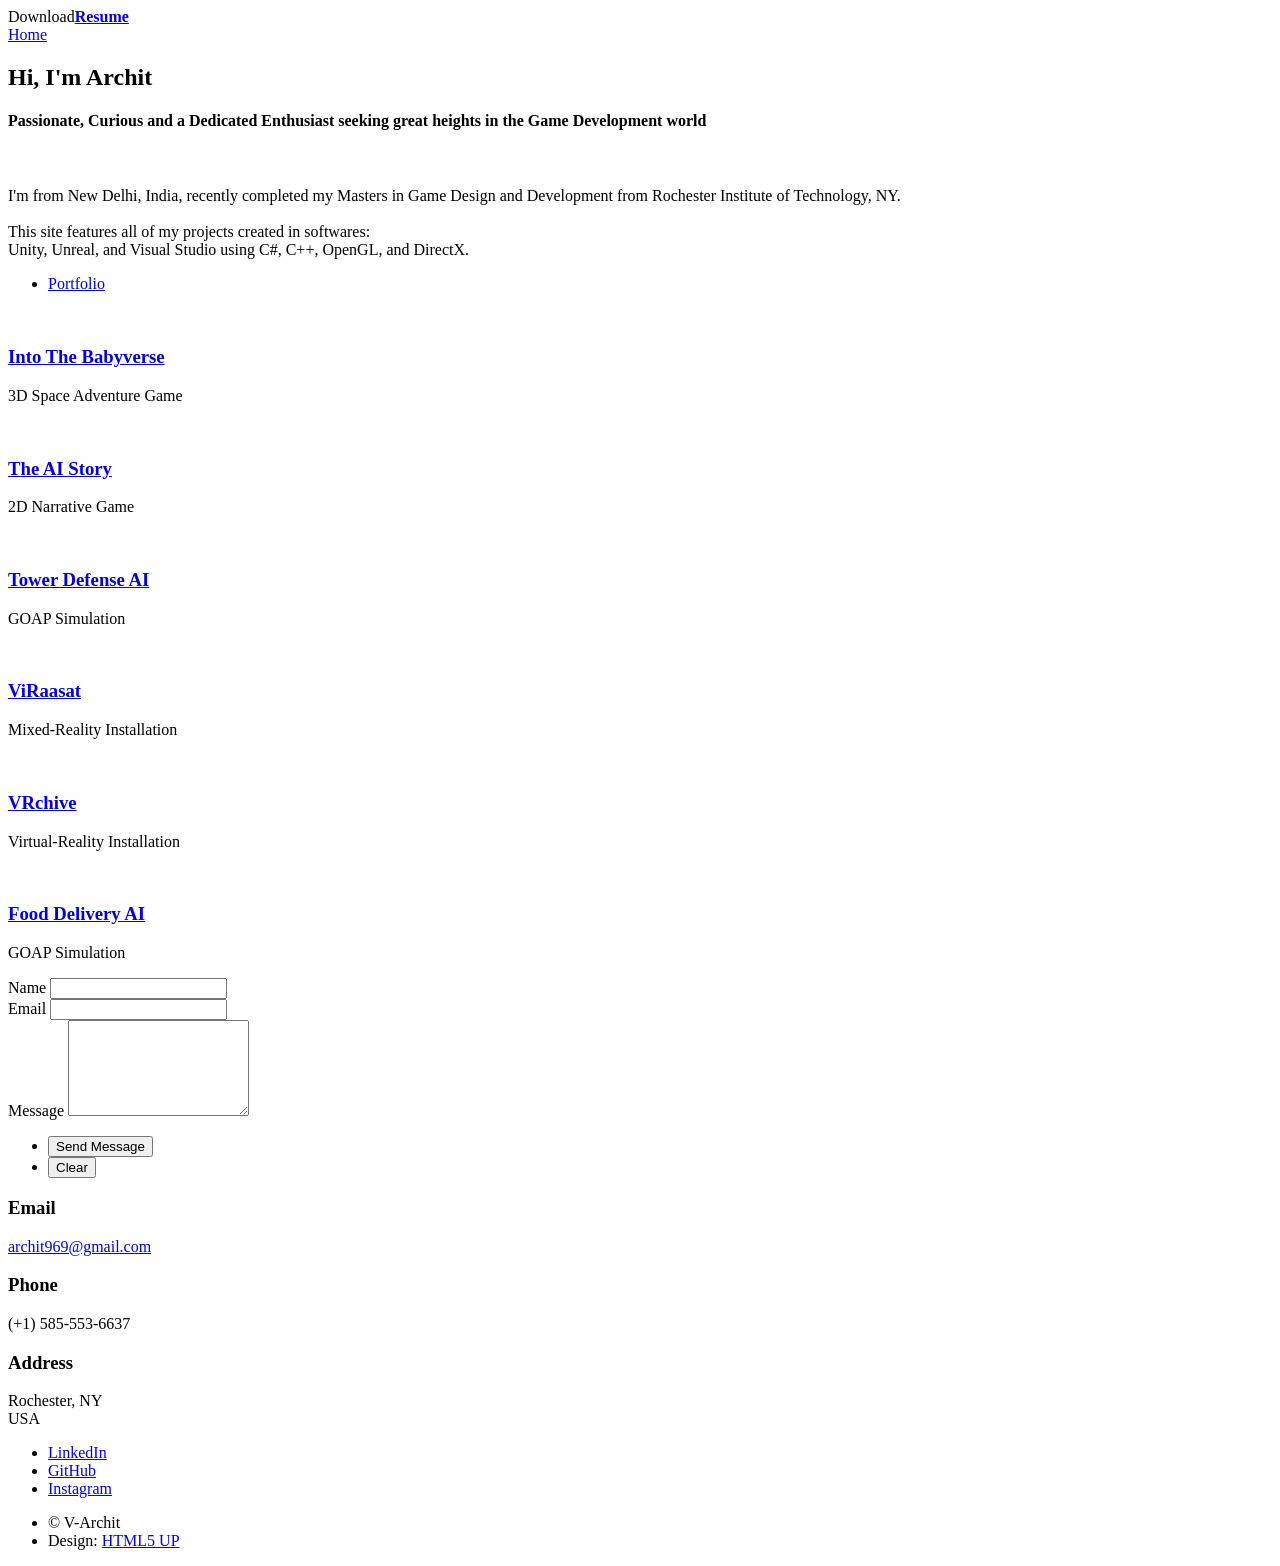
==== index.html @ d5f5b559 "Resume_Sep25 addition" ====
<!DOCTYPE HTML>
<html>
	<head>
		<title>Archit Vishnoi Portfolio</title>
		<meta charset="utf-8" />
		<meta name="viewport" content="width=device-width, initial-scale=1, user-scalable=no" />
		<link rel="stylesheet" href="assets/css/main.css" />
		<noscript><link rel="stylesheet" href="assets/css/noscript.css" /></noscript>
	</head>
	<body class="is-preload">

		<!-- Wrapper -->
			<div id="wrapper">

				<!-- Header -->
					<header id="header" class="alt">
						<span>Download</span><a href="ArchitVishnoiResume_Sep25.pdf" class="logo"><strong>Resume</strong> </a>
						<nav>
							<a href="index.html">Home</a>
						</nav>
					</header>

				<!-- Banner -->
					<section id="banner" class="major">
						<div class="inner">
							<header class="major">
								<h1>Hi, I'm Archit</h1>
								<h4>Passionate, Curious and a Dedicated Enthusiast seeking great heights in the Game Development world </h4>
							</header>
							<div class="content">
								<p>
									<br><br>
									I'm from New Delhi, India, recently completed my Masters in Game Design and Development from Rochester Institute of Technology, NY.<br><br> This site features all of my projects created in softwares:<br> Unity, Unreal, and Visual Studio using C#, C++, OpenGL, and DirectX.
								</p>
								<ul class="actions">
									<li><a href="#one" class="button next scrolly">Portfolio</a></li>
								</ul>
							</div>
						</div>
					</section>

				<!-- Main -->
					<div id="main">

						<!-- One -->
						<section id="one" class="tiles">
							<!--<article>
		<span class="image">
			<img src="images/Viraasat.jpg" alt="" />
		</span>
		<header class="major">
			<h3><a href="into.html" class="link">Into The Babyverse</a></h3>
			<p>2D Space Shooter Game</p>
		</header>
	</article>
	<article>
		<span class="image">
			<img src="images/Viraasat.jpg" alt="" />
		</span>
		<header class="major">
			<h3><a href="hoodwink.html" class="link">Hoodwink</a></h3>
			<p>2D Action Game</p>
		</header>
	</article>-->
							<article>
								<span class="image">
									<img src="images/BabyverseImage.jpg" alt="" />
								</span>
								<header class="major">
									<h3><a href="into.html" class="link">Into The Babyverse</a></h3>
									<p>3D Space Adventure Game</p>
								</header>
							</article>
							<article>
								<span class="image">
									<img src="images/AIStory.jpg" alt="" />
								</span>
								<header class="major">
									<h3><a href="ai.html" class="link">The AI Story</a></h3>
									<p>2D Narrative Game</p>
								</header>
							</article>
							<article>
								<span class="image">
									<img src="images/TowerImage.jpg" alt="" />
								</span>
								<header class="major">
									<h3><a href="tower.html" class="link">Tower Defense AI</a></h3>
									<p>GOAP Simulation</p>
								</header>
							</article>
							<article>
								<span class="image">
									<img src="images/Viraasat.jpg" alt="" />
								</span>
								<header class="major">
									<h3><a href="viraasat.html" class="link">ViRaasat</a></h3>
									<p>Mixed-Reality Installation</p>
								</header>
							</article>
							<article>
								<span class="image">
									<img src="images/Vrchive.jpg" alt="" />
								</span>
								<header class="major">
									<h3><a href="vrchive.html" class="link">VRchive</a></h3>
									<p>Virtual-Reality Installation</p>
								</header>
							</article>
							<article>
								<span class="image">
									<img src="images/GoapImage.jpg" alt="" />
								</span>
								<header class="major">
									<h3><a href="food.html" class="link">Food Delivery AI</a></h3>
									<p>GOAP Simulation</p>
								</header>
							</article>

							<!--<article>
		<span class="image">
			<img src="images/Diamond.jpg" alt="" />
		</span>
		<header class="major">
			<h3><a href="diamond.html" class="link">Diamond Robber</a></h3>
			<p>2D Platformer Game</p>
		</header>
	</article>
	<article>
		<span class="image">
			<img src="images/Cannon.jpg" alt="" />
		</span>
		<header class="major">
			<h3><a href="cannon.html" class="link">Cannon Blaster</a></h3>
			<p>Multiplayer Ball Shooter Game</p>
		</header>
	</article>-->
						</section>

					</div>

				<!-- Contact -->
					<section id="contact">
						<div class="inner">
							<section>
								<form method="post" action="mailto:archit969@gmail.com">
									<div class="fields">
										<div class="field half">
											<label for="name">Name</label>
											<input type="text" name="name" id="name" />
										</div>
										<div class="field half">
											<label for="email">Email</label>
											<input type="text" name="email" id="email" />
										</div>
										<div class="field">
											<label for="message">Message</label>
											<textarea name="message" id="message" rows="6"></textarea>
										</div>
									</div>
									<ul class="actions">
										<li><input type="submit" value="Send Message" class="primary" /></li>
										<li><input type="reset" value="Clear" /></li>
									</ul>
								</form>
							</section>
							<section class="split">
								<section>
									<div class="contact-method">
										<span class="icon solid alt fa-envelope"></span>
										<h3>Email</h3>
										<a href="mailto:archit969@gmail.com">archit969@gmail.com</a>
									</div>
								</section>
								<section>
									<div class="contact-method">
										<span class="icon solid alt fa-phone"></span>
										<h3>Phone</h3>
										<span>(+1) 585-553-6637</span>
									</div>
								</section>
								<section>
									<div class="contact-method">
										<span class="icon solid alt fa-home"></span>
										<h3>Address</h3>
										<span>Rochester, NY<br />
										USA</span>
									</div>
								</section>
							</section>
						</div>
					</section>

				<!-- Footer -->
					<footer id="footer">
						<div class="inner">
							<ul class="icons">
								<li><a href="https://www.linkedin.com/in/archit-vishnoi/" class="icon brands alt fa-linkedin-in"><span class="label">LinkedIn</span></a></li>
								<li><a href="https://github.com/v-archit" class="icon brands alt fa-github"><span class="label">GitHub</span></a></li>
								<li><a href="https://www.instagram.com/ollemus.fotographia/?hl=en" class="icon brands alt fa-instagram"><span class="label">Instagram</span></a></li>
							</ul>
							<ul class="copyright">
								<li>&copy; V-Archit</li><li>Design: <a href="https://html5up.net">HTML5 UP</a></li>
							</ul>
						</div>
					</footer>

			</div>

		<!-- Scripts -->
			<script src="assets/js/jquery.min.js"></script>
			<script src="assets/js/jquery.scrolly.min.js"></script>
			<script src="assets/js/jquery.scrollex.min.js"></script>
			<script src="assets/js/browser.min.js"></script>
			<script src="assets/js/breakpoints.min.js"></script>
			<script src="assets/js/util.js"></script>
			<script src="assets/js/main.js"></script>

	</body>
</html>
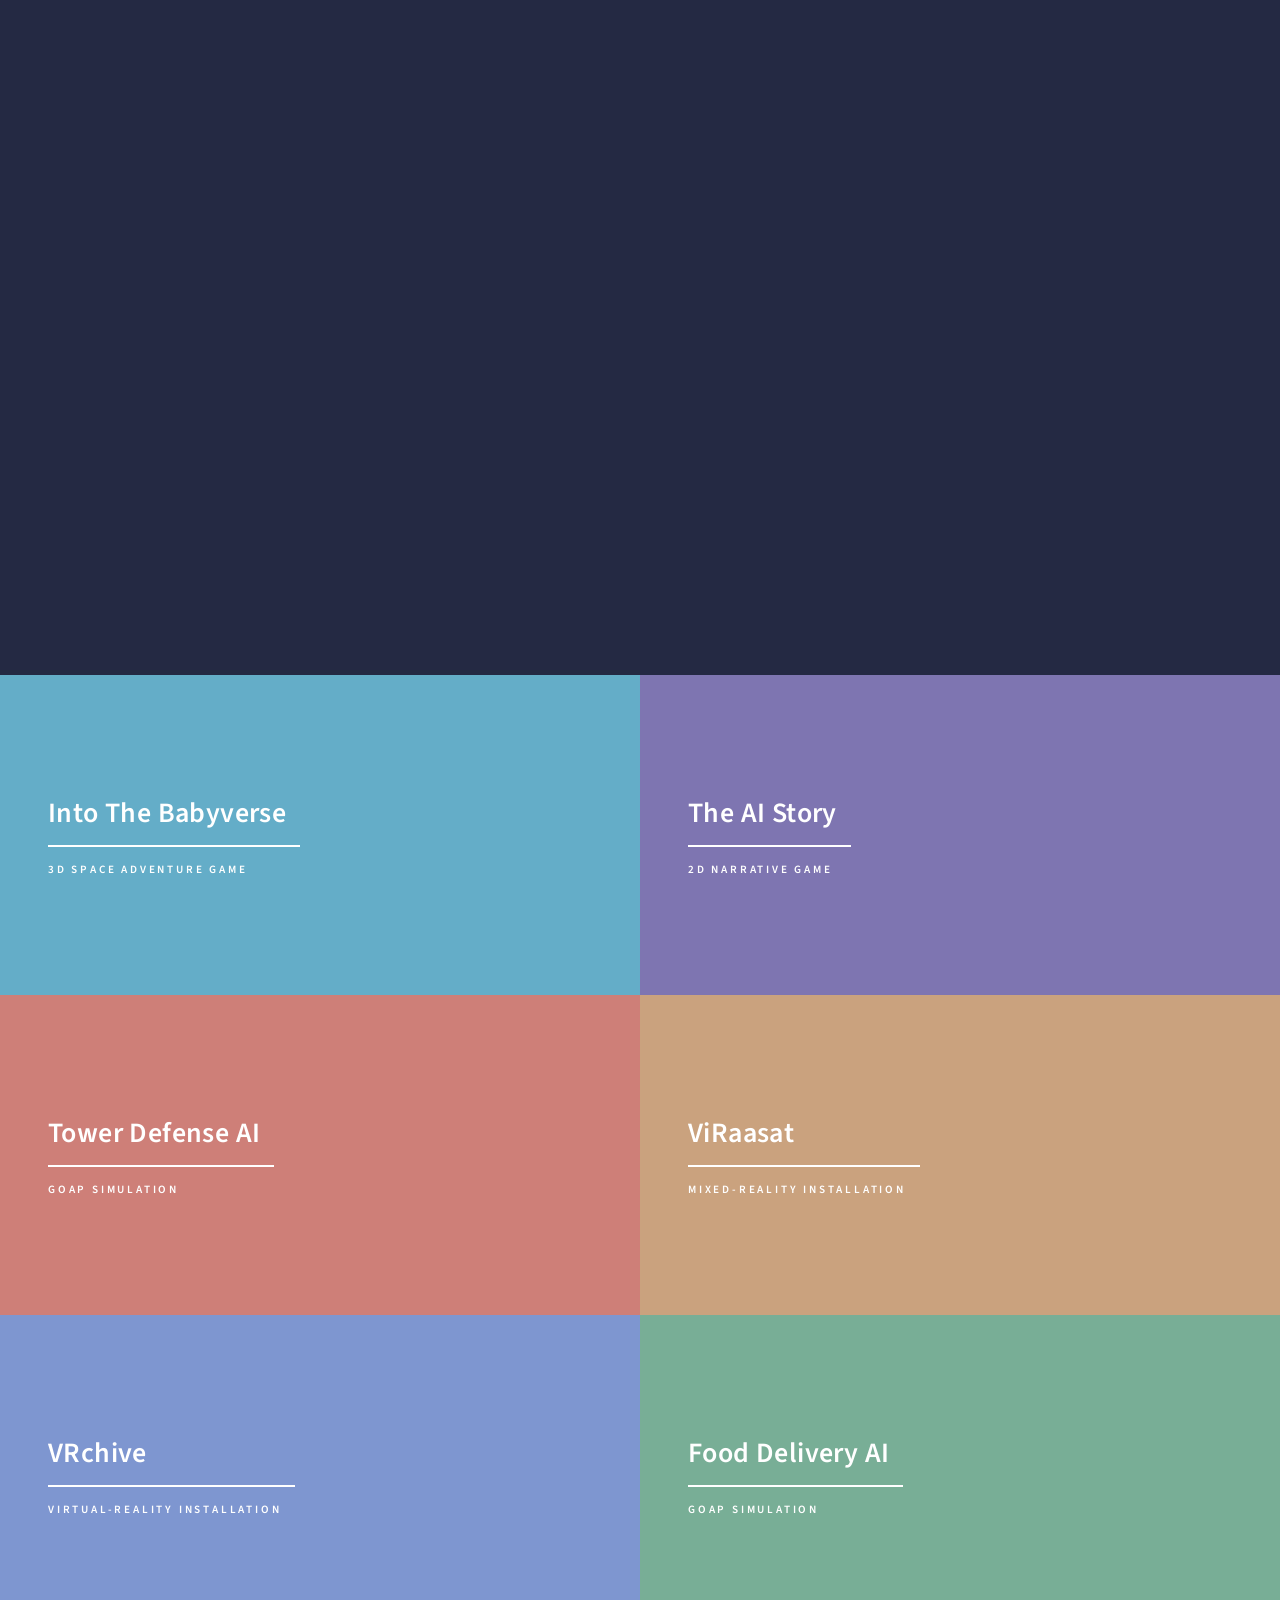
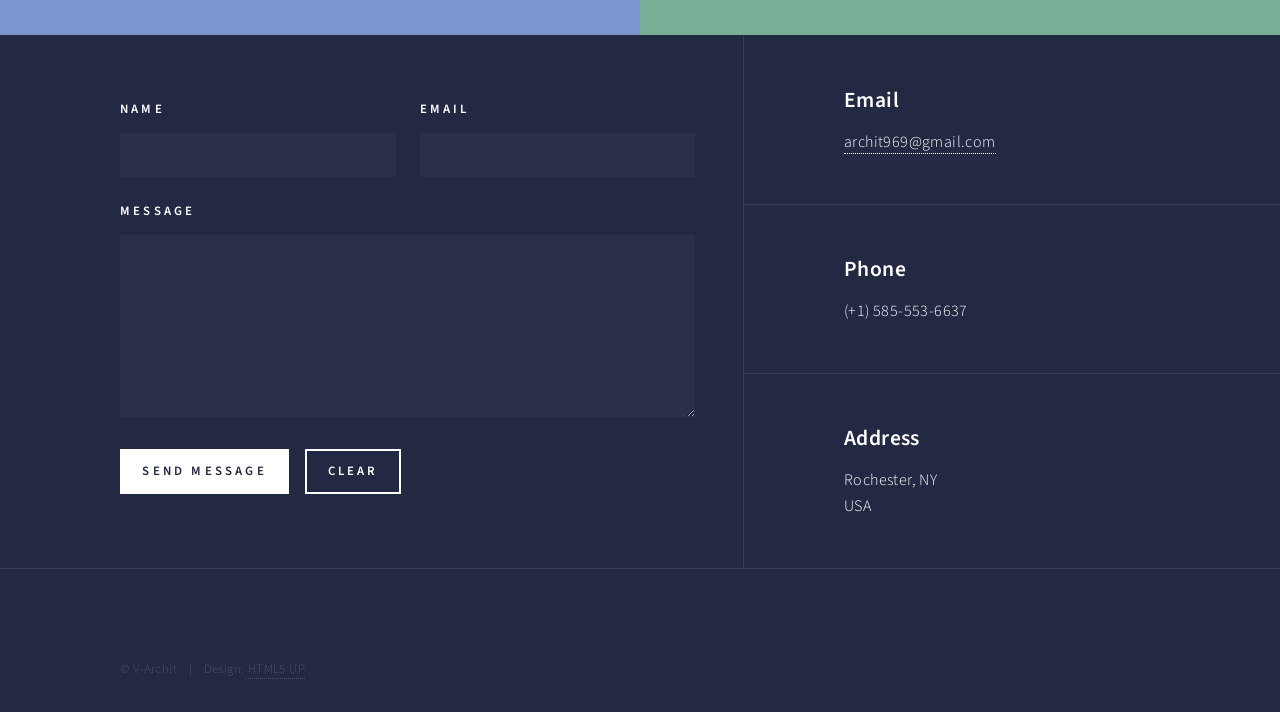
==== commit b8451e23: "into_chat first commit" ====
--- a/index.html
+++ b/index.html
@@ -14,7 +14,7 @@
 
 				<!-- Header -->
 					<header id="header" class="alt">
-						<span>Download</span><a href="ArchitVishnoiResume_Sep25.pdf" class="logo"><strong>Resume</strong> </a>
+						<span>Download</span><a href="ArchitVishnoiGame_Jan26.pdf" class="logo"><strong>Resume</strong> </a>
 						<nav>
 							<a href="index.html">Home</a>
 						</nav>
@@ -30,7 +30,8 @@
 							<div class="content">
 								<p>
 									<br><br>
-									I'm from New Delhi, India, recently completed my Masters in Game Design and Development from Rochester Institute of Technology, NY.<br><br> This site features all of my projects created in softwares:<br> Unity, Unreal, and Visual Studio using C#, C++, OpenGL, and DirectX.
+									I'm from New Delhi, India, recently completed my Masters in Game Design and Development from Rochester Institute of Technology, NY.<br><br> 
+									This site features all of my projects created in softwares:<br> Unity, Unreal, and Visual Studio using C#, C++, OpenGL, and DirectX.
 								</p>
 								<ul class="actions">
 									<li><a href="#one" class="button next scrolly">Portfolio</a></li>
--- a/assets/css/main.css
+++ b/assets/css/main.css
@@ -0,0 +1,3973 @@
+@import url(fontawesome-all.min.css);
+@import url("https://fonts.googleapis.com/css?family=Source+Sans+Pro:300,300italic,600,600italic");
+
+html, body, div, span, applet, object,
+iframe, h1, h2, h3, h4, h5, h6, p, blockquote,
+pre, a, abbr, acronym, address, big, cite,
+code, del, dfn, em, img, ins, kbd, q, s, samp,
+small, strike, strong, sub, sup, tt, var, b,
+u, i, center, dl, dt, dd, ol, ul, li, fieldset,
+form, label, legend, table, caption, tbody,
+tfoot, thead, tr, th, td, article, aside,
+canvas, details, embed, figure, figcaption,
+footer, header, hgroup, menu, nav, output, ruby,
+section, summary, time, mark, audio, video {
+	margin: 0;
+	padding: 0;
+	border: 0;
+	font-size: 100%;
+	font: inherit;
+	vertical-align: baseline;}
+
+article, aside, details, figcaption, figure,
+footer, header, hgroup, menu, nav, section {
+	display: block;}
+
+body {
+	line-height: 1;
+}
+
+ol, ul {
+	list-style: none;
+}
+
+blockquote, q {
+	quotes: none;
+}
+
+	blockquote:before, blockquote:after, q:before, q:after {
+		content: '';
+		content: none;
+	}
+
+table {
+	border-collapse: collapse;
+	border-spacing: 0;
+}
+
+body {
+	-webkit-text-size-adjust: none;
+}
+
+mark {
+	background-color: transparent;
+	color: inherit;
+}
+
+input::-moz-focus-inner {
+	border: 0;
+	padding: 0;
+}
+
+input, select, textarea {
+	-moz-appearance: none;
+	-webkit-appearance: none;
+	-ms-appearance: none;
+	appearance: none;
+}
+
+/* Basic */
+
+	@-ms-viewport {
+		width: device-width;
+	}
+
+	body {
+		-ms-overflow-style: scrollbar;
+	}
+
+	@media screen and (max-width: 480px) {
+
+		html, body {
+			min-width: 320px;
+		}
+
+	}
+
+	html {
+		box-sizing: border-box;
+	}
+
+	*, *:before, *:after {
+		box-sizing: inherit;
+	}
+
+	body {
+		background: #242943;
+	}
+
+		body.is-preload *, body.is-preload *:before, body.is-preload *:after {
+			-moz-animation: none !important;
+			-webkit-animation: none !important;
+			-ms-animation: none !important;
+			animation: none !important;
+			-moz-transition: none !important;
+			-webkit-transition: none !important;
+			-ms-transition: none !important;
+			transition: none !important;
+		}
+
+/* Type */
+
+	body, input, select, textarea {
+		color: #ffffff;
+		font-family: "Source Sans Pro", Helvetica, sans-serif;
+		font-size: 17pt;
+		font-weight: 300;
+		letter-spacing: 0.025em;
+		line-height: 1.65;
+	}
+
+		@media screen and (max-width: 1680px) {
+
+			body, input, select, textarea {
+				font-size: 14pt;
+			}
+
+		}
+
+		@media screen and (max-width: 1280px) {
+
+			body, input, select, textarea {
+				font-size: 12pt;
+			}
+
+		}
+
+		@media screen and (max-width: 360px) {
+
+			body, input, select, textarea {
+				font-size: 11pt;
+			}
+
+		}
+
+	a {
+		-moz-transition: color 0.2s ease-in-out, border-bottom-color 0.2s ease-in-out;
+		-webkit-transition: color 0.2s ease-in-out, border-bottom-color 0.2s ease-in-out;
+		-ms-transition: color 0.2s ease-in-out, border-bottom-color 0.2s ease-in-out;
+		transition: color 0.2s ease-in-out, border-bottom-color 0.2s ease-in-out;
+		border-bottom: dotted 1px;
+		color: inherit;
+		text-decoration: none;
+	}
+
+		a:hover {
+			border-bottom-color: transparent;
+			color: #9bf1ff !important;
+		}
+
+		a:active {
+			color: #53e3fb !important;
+		}
+
+	strong, b {
+		color: #ffffff;
+		font-weight: 600;
+	}
+
+	em, i {
+		font-style: italic;
+	}
+
+	p {
+		margin: 0 0 2em 0;
+	}
+
+	h1, h2, h3, h4, h5, h6 {
+		color: #ffffff;
+		font-weight: 600;
+		line-height: 1.65;
+		margin: 0 0 0 0;
+	}
+
+		h1 a, h2 a, h3 a, h4 a, h5 a, h6 a {
+			color: inherit;
+			border-bottom: 0;
+		}
+
+	h1 {
+		font-size: 2.5em;
+	}
+
+	h2 {
+		font-size: 1.75em;
+	}
+
+	h3 {
+		font-size: 1.35em;
+	}
+
+	h4 {
+		font-size: 1.1em;
+	}
+
+	h5 {
+		font-size: 0.9em;
+	}
+
+	h6 {
+		font-size: 0.7em;
+	}
+
+	@media screen and (max-width: 736px) {
+
+		h1 {
+			font-size: 2em;
+		}
+
+		h2 {
+			font-size: 1.5em;
+		}
+
+		h3 {
+			font-size: 1.25em;
+		}
+
+	}
+
+	sub {
+		font-size: 0.8em;
+		position: relative;
+		top: 0.5em;
+	}
+
+	sup {
+		font-size: 0.8em;
+		position: relative;
+		top: -0.5em;
+	}
+
+	blockquote {
+		border-left: solid 4px rgba(212, 212, 255, 0.1);
+		font-style: italic;
+		margin: 0 0 2em 0;
+		padding: 0.5em 0 0.5em 2em;
+	}
+
+	code {
+		background: rgba(212, 212, 255, 0.035);
+		font-family: "Courier New", monospace;
+		font-size: 0.9em;
+		margin: 0 0.25em;
+		padding: 0.25em 0.65em;
+	}
+
+	pre {
+		-webkit-overflow-scrolling: touch;
+		font-family: "Courier New", monospace;
+		font-size: 0.9em;
+		margin: 0 0 2em 0;
+	}
+
+		pre code {
+			display: block;
+			line-height: 1.75;
+			padding: 1em 1.5em;
+			overflow-x: auto;
+		}
+
+	hr {
+		border: 0;
+		border-bottom: solid 1px rgba(212, 212, 255, 0.1);
+		margin: 2em 0;
+	}
+
+		hr.major {
+			margin: 3em 0;
+		}
+
+	.align-left {
+		text-align: left;
+	}
+
+	.align-center {
+		text-align: center;
+	}
+
+	.align-right {
+		text-align: right;
+	}
+
+/* Row */
+
+	.row {
+		display: flex;
+		flex-wrap: wrap;
+		box-sizing: border-box;
+		align-items: stretch;
+	}
+
+		.row > * {
+			box-sizing: border-box;
+		}
+
+		.row.gtr-uniform > * > :last-child {
+			margin-bottom: 0;
+		}
+
+		.row.aln-left {
+			justify-content: flex-start;
+		}
+
+		.row.aln-center {
+			justify-content: center;
+		}
+
+		.row.aln-right {
+			justify-content: flex-end;
+		}
+
+		.row.aln-top {
+			align-items: flex-start;
+		}
+
+		.row.aln-middle {
+			align-items: center;
+		}
+
+		.row.aln-bottom {
+			align-items: flex-end;
+		}
+
+		.row > .imp {
+			order: -1;
+		}
+
+		.row > .col-1 {
+			width: 8.33333%;
+		}
+
+		.row > .off-1 {
+			margin-left: 8.33333%;
+		}
+
+		.row > .col-2 {
+			width: 16.66667%;
+		}
+
+		.row > .off-2 {
+			margin-left: 16.66667%;
+		}
+
+		.row > .col-3 {
+			width: 25%;
+		}
+
+		.row > .off-3 {
+			margin-left: 25%;
+		}
+
+		.row > .col-4 {
+			width: 33.33333%;
+		}
+
+		.row > .off-4 {
+			margin-left: 33.33333%;
+		}
+
+		.row > .col-5 {
+			width: 41.66667%;
+		}
+
+		.row > .off-5 {
+			margin-left: 41.66667%;
+		}
+
+		.row > .col-6 {
+			width: 50%;
+		}
+
+		.row > .off-6 {
+			margin-left: 50%;
+		}
+
+		.row > .col-7 {
+			width: 58.33333%;
+		}
+
+		.row > .off-7 {
+			margin-left: 58.33333%;
+		}
+
+		.row > .col-8 {
+			width: 66.66667%;
+		}
+
+		.row > .off-8 {
+			margin-left: 66.66667%;
+		}
+
+		.row > .col-9 {
+			width: 75%;
+		}
+
+		.row > .off-9 {
+			margin-left: 75%;
+		}
+
+		.row > .col-10 {
+			width: 83.33333%;
+		}
+
+		.row > .off-10 {
+			margin-left: 83.33333%;
+		}
+
+		.row > .col-11 {
+			width: 91.66667%;
+		}
+
+		.row > .off-11 {
+			margin-left: 91.66667%;
+		}
+
+		.row > .col-12 {
+			width: 100%;
+		}
+
+		.row > .off-12 {
+			margin-left: 100%;
+		}
+
+		.row.gtr-0 {
+			margin-top: 0;
+			margin-left: 0em;
+		}
+
+			.row.gtr-0 > * {
+				padding: 0 0 0 0em;
+			}
+
+			.row.gtr-0.gtr-uniform {
+				margin-top: 0em;
+			}
+
+				.row.gtr-0.gtr-uniform > * {
+					padding-top: 0em;
+				}
+
+		.row.gtr-25 {
+			margin-top: 0;
+			margin-left: -0.5em;
+		}
+
+			.row.gtr-25 > * {
+				padding: 0 0 0 0.5em;
+			}
+
+			.row.gtr-25.gtr-uniform {
+				margin-top: -0.5em;
+			}
+
+				.row.gtr-25.gtr-uniform > * {
+					padding-top: 0.5em;
+				}
+
+		.row.gtr-50 {
+			margin-top: 0;
+			margin-left: -1em;
+		}
+
+			.row.gtr-50 > * {
+				padding: 0 0 0 1em;
+			}
+
+			.row.gtr-50.gtr-uniform {
+				margin-top: -1em;
+			}
+
+				.row.gtr-50.gtr-uniform > * {
+					padding-top: 1em;
+				}
+
+		.row {
+			margin-top: 0;
+			margin-left: -2em;
+		}
+
+			.row > * {
+				padding: 0 0 0 2em;
+			}
+
+			.row.gtr-uniform {
+				margin-top: -2em;
+			}
+
+				.row.gtr-uniform > * {
+					padding-top: 2em;
+				}
+
+		.row.gtr-150 {
+			margin-top: 0;
+			margin-left: -3em;
+		}
+
+			.row.gtr-150 > * {
+				padding: 0 0 0 3em;
+			}
+
+			.row.gtr-150.gtr-uniform {
+				margin-top: -3em;
+			}
+
+				.row.gtr-150.gtr-uniform > * {
+					padding-top: 3em;
+				}
+
+		.row.gtr-200 {
+			margin-top: 0;
+			margin-left: -4em;
+		}
+
+			.row.gtr-200 > * {
+				padding: 0 0 0 4em;
+			}
+
+			.row.gtr-200.gtr-uniform {
+				margin-top: -4em;
+			}
+
+				.row.gtr-200.gtr-uniform > * {
+					padding-top: 4em;
+				}
+
+		@media screen and (max-width: 1680px) {
+
+			.row {
+				display: flex;
+				flex-wrap: wrap;
+				box-sizing: border-box;
+				align-items: stretch;
+			}
+
+				.row > * {
+					box-sizing: border-box;
+				}
+
+				.row.gtr-uniform > * > :last-child {
+					margin-bottom: 0;
+				}
+
+				.row.aln-left {
+					justify-content: flex-start;
+				}
+
+				.row.aln-center {
+					justify-content: center;
+				}
+
+				.row.aln-right {
+					justify-content: flex-end;
+				}
+
+				.row.aln-top {
+					align-items: flex-start;
+				}
+
+				.row.aln-middle {
+					align-items: center;
+				}
+
+				.row.aln-bottom {
+					align-items: flex-end;
+				}
+
+				.row > .imp-xlarge {
+					order: -1;
+				}
+
+				.row > .col-1-xlarge {
+					width: 8.33333%;
+				}
+
+				.row > .off-1-xlarge {
+					margin-left: 8.33333%;
+				}
+
+				.row > .col-2-xlarge {
+					width: 16.66667%;
+				}
+
+				.row > .off-2-xlarge {
+					margin-left: 16.66667%;
+				}
+
+				.row > .col-3-xlarge {
+					width: 25%;
+				}
+
+				.row > .off-3-xlarge {
+					margin-left: 25%;
+				}
+
+				.row > .col-4-xlarge {
+					width: 33.33333%;
+				}
+
+				.row > .off-4-xlarge {
+					margin-left: 33.33333%;
+				}
+
+				.row > .col-5-xlarge {
+					width: 41.66667%;
+				}
+
+				.row > .off-5-xlarge {
+					margin-left: 41.66667%;
+				}
+
+				.row > .col-6-xlarge {
+					width: 50%;
+				}
+
+				.row > .off-6-xlarge {
+					margin-left: 50%;
+				}
+
+				.row > .col-7-xlarge {
+					width: 58.33333%;
+				}
+
+				.row > .off-7-xlarge {
+					margin-left: 58.33333%;
+				}
+
+				.row > .col-8-xlarge {
+					width: 66.66667%;
+				}
+
+				.row > .off-8-xlarge {
+					margin-left: 66.66667%;
+				}
+
+				.row > .col-9-xlarge {
+					width: 75%;
+				}
+
+				.row > .off-9-xlarge {
+					margin-left: 75%;
+				}
+
+				.row > .col-10-xlarge {
+					width: 83.33333%;
+				}
+
+				.row > .off-10-xlarge {
+					margin-left: 83.33333%;
+				}
+
+				.row > .col-11-xlarge {
+					width: 91.66667%;
+				}
+
+				.row > .off-11-xlarge {
+					margin-left: 91.66667%;
+				}
+
+				.row > .col-12-xlarge {
+					width: 100%;
+				}
+
+				.row > .off-12-xlarge {
+					margin-left: 100%;
+				}
+
+				.row.gtr-0 {
+					margin-top: 0;
+					margin-left: 0em;
+				}
+
+					.row.gtr-0 > * {
+						padding: 0 0 0 0em;
+					}
+
+					.row.gtr-0.gtr-uniform {
+						margin-top: 0em;
+					}
+
+						.row.gtr-0.gtr-uniform > * {
+							padding-top: 0em;
+						}
+
+				.row.gtr-25 {
+					margin-top: 0;
+					margin-left: -0.5em;
+				}
+
+					.row.gtr-25 > * {
+						padding: 0 0 0 0.5em;
+					}
+
+					.row.gtr-25.gtr-uniform {
+						margin-top: -0.5em;
+					}
+
+						.row.gtr-25.gtr-uniform > * {
+							padding-top: 0.5em;
+						}
+
+				.row.gtr-50 {
+					margin-top: 0;
+					margin-left: -1em;
+				}
+
+					.row.gtr-50 > * {
+						padding: 0 0 0 1em;
+					}
+
+					.row.gtr-50.gtr-uniform {
+						margin-top: -1em;
+					}
+
+						.row.gtr-50.gtr-uniform > * {
+							padding-top: 1em;
+						}
+
+				.row {
+					margin-top: 0;
+					margin-left: -2em;
+				}
+
+					.row > * {
+						padding: 0 0 0 2em;
+					}
+
+					.row.gtr-uniform {
+						margin-top: -2em;
+					}
+
+						.row.gtr-uniform > * {
+							padding-top: 2em;
+						}
+
+				.row.gtr-150 {
+					margin-top: 0;
+					margin-left: -3em;
+				}
+
+					.row.gtr-150 > * {
+						padding: 0 0 0 3em;
+					}
+
+					.row.gtr-150.gtr-uniform {
+						margin-top: -3em;
+					}
+
+						.row.gtr-150.gtr-uniform > * {
+							padding-top: 3em;
+						}
+
+				.row.gtr-200 {
+					margin-top: 0;
+					margin-left: -4em;
+				}
+
+					.row.gtr-200 > * {
+						padding: 0 0 0 4em;
+					}
+
+					.row.gtr-200.gtr-uniform {
+						margin-top: -4em;
+					}
+
+						.row.gtr-200.gtr-uniform > * {
+							padding-top: 4em;
+						}
+
+		}
+
+		@media screen and (max-width: 1280px) {
+
+			.row {
+				display: flex;
+				flex-wrap: wrap;
+				box-sizing: border-box;
+				align-items: stretch;
+			}
+
+				.row > * {
+					box-sizing: border-box;
+				}
+
+				.row.gtr-uniform > * > :last-child {
+					margin-bottom: 0;
+				}
+
+				.row.aln-left {
+					justify-content: flex-start;
+				}
+
+				.row.aln-center {
+					justify-content: center;
+				}
+
+				.row.aln-right {
+					justify-content: flex-end;
+				}
+
+				.row.aln-top {
+					align-items: flex-start;
+				}
+
+				.row.aln-middle {
+					align-items: center;
+				}
+
+				.row.aln-bottom {
+					align-items: flex-end;
+				}
+
+				.row > .imp-large {
+					order: -1;
+				}
+
+				.row > .col-1-large {
+					width: 8.33333%;
+				}
+
+				.row > .off-1-large {
+					margin-left: 8.33333%;
+				}
+
+				.row > .col-2-large {
+					width: 16.66667%;
+				}
+
+				.row > .off-2-large {
+					margin-left: 16.66667%;
+				}
+
+				.row > .col-3-large {
+					width: 25%;
+				}
+
+				.row > .off-3-large {
+					margin-left: 25%;
+				}
+
+				.row > .col-4-large {
+					width: 33.33333%;
+				}
+
+				.row > .off-4-large {
+					margin-left: 33.33333%;
+				}
+
+				.row > .col-5-large {
+					width: 41.66667%;
+				}
+
+				.row > .off-5-large {
+					margin-left: 41.66667%;
+				}
+
+				.row > .col-6-large {
+					width: 50%;
+				}
+
+				.row > .off-6-large {
+					margin-left: 50%;
+				}
+
+				.row > .col-7-large {
+					width: 58.33333%;
+				}
+
+				.row > .off-7-large {
+					margin-left: 58.33333%;
+				}
+
+				.row > .col-8-large {
+					width: 66.66667%;
+				}
+
+				.row > .off-8-large {
+					margin-left: 66.66667%;
+				}
+
+				.row > .col-9-large {
+					width: 75%;
+				}
+
+				.row > .off-9-large {
+					margin-left: 75%;
+				}
+
+				.row > .col-10-large {
+					width: 83.33333%;
+				}
+
+				.row > .off-10-large {
+					margin-left: 83.33333%;
+				}
+
+				.row > .col-11-large {
+					width: 91.66667%;
+				}
+
+				.row > .off-11-large {
+					margin-left: 91.66667%;
+				}
+
+				.row > .col-12-large {
+					width: 100%;
+				}
+
+				.row > .off-12-large {
+					margin-left: 100%;
+				}
+
+				.row.gtr-0 {
+					margin-top: 0;
+					margin-left: 0em;
+				}
+
+					.row.gtr-0 > * {
+						padding: 0 0 0 0em;
+					}
+
+					.row.gtr-0.gtr-uniform {
+						margin-top: 0em;
+					}
+
+						.row.gtr-0.gtr-uniform > * {
+							padding-top: 0em;
+						}
+
+				.row.gtr-25 {
+					margin-top: 0;
+					margin-left: -0.375em;
+				}
+
+					.row.gtr-25 > * {
+						padding: 0 0 0 0.375em;
+					}
+
+					.row.gtr-25.gtr-uniform {
+						margin-top: -0.375em;
+					}
+
+						.row.gtr-25.gtr-uniform > * {
+							padding-top: 0.375em;
+						}
+
+				.row.gtr-50 {
+					margin-top: 0;
+					margin-left: -0.75em;
+				}
+
+					.row.gtr-50 > * {
+						padding: 0 0 0 0.75em;
+					}
+
+					.row.gtr-50.gtr-uniform {
+						margin-top: -0.75em;
+					}
+
+						.row.gtr-50.gtr-uniform > * {
+							padding-top: 0.75em;
+						}
+
+				.row {
+					margin-top: 0;
+					margin-left: -1.5em;
+				}
+
+					.row > * {
+						padding: 0 0 0 1.5em;
+					}
+
+					.row.gtr-uniform {
+						margin-top: -1.5em;
+					}
+
+						.row.gtr-uniform > * {
+							padding-top: 1.5em;
+						}
+
+				.row.gtr-150 {
+					margin-top: 0;
+					margin-left: -2.25em;
+				}
+
+					.row.gtr-150 > * {
+						padding: 0 0 0 2.25em;
+					}
+
+					.row.gtr-150.gtr-uniform {
+						margin-top: -2.25em;
+					}
+
+						.row.gtr-150.gtr-uniform > * {
+							padding-top: 2.25em;
+						}
+
+				.row.gtr-200 {
+					margin-top: 0;
+					margin-left: -3em;
+				}
+
+					.row.gtr-200 > * {
+						padding: 0 0 0 3em;
+					}
+
+					.row.gtr-200.gtr-uniform {
+						margin-top: -3em;
+					}
+
+						.row.gtr-200.gtr-uniform > * {
+							padding-top: 3em;
+						}
+
+		}
+
+		@media screen and (max-width: 980px) {
+
+			.row {
+				display: flex;
+				flex-wrap: wrap;
+				box-sizing: border-box;
+				align-items: stretch;
+			}
+
+				.row > * {
+					box-sizing: border-box;
+				}
+
+				.row.gtr-uniform > * > :last-child {
+					margin-bottom: 0;
+				}
+
+				.row.aln-left {
+					justify-content: flex-start;
+				}
+
+				.row.aln-center {
+					justify-content: center;
+				}
+
+				.row.aln-right {
+					justify-content: flex-end;
+				}
+
+				.row.aln-top {
+					align-items: flex-start;
+				}
+
+				.row.aln-middle {
+					align-items: center;
+				}
+
+				.row.aln-bottom {
+					align-items: flex-end;
+				}
+
+				.row > .imp-medium {
+					order: -1;
+				}
+
+				.row > .col-1-medium {
+					width: 8.33333%;
+				}
+
+				.row > .off-1-medium {
+					margin-left: 8.33333%;
+				}
+
+				.row > .col-2-medium {
+					width: 16.66667%;
+				}
+
+				.row > .off-2-medium {
+					margin-left: 16.66667%;
+				}
+
+				.row > .col-3-medium {
+					width: 25%;
+				}
+
+				.row > .off-3-medium {
+					margin-left: 25%;
+				}
+
+				.row > .col-4-medium {
+					width: 33.33333%;
+				}
+
+				.row > .off-4-medium {
+					margin-left: 33.33333%;
+				}
+
+				.row > .col-5-medium {
+					width: 41.66667%;
+				}
+
+				.row > .off-5-medium {
+					margin-left: 41.66667%;
+				}
+
+				.row > .col-6-medium {
+					width: 50%;
+				}
+
+				.row > .off-6-medium {
+					margin-left: 50%;
+				}
+
+				.row > .col-7-medium {
+					width: 58.33333%;
+				}
+
+				.row > .off-7-medium {
+					margin-left: 58.33333%;
+				}
+
+				.row > .col-8-medium {
+					width: 66.66667%;
+				}
+
+				.row > .off-8-medium {
+					margin-left: 66.66667%;
+				}
+
+				.row > .col-9-medium {
+					width: 75%;
+				}
+
+				.row > .off-9-medium {
+					margin-left: 75%;
+				}
+
+				.row > .col-10-medium {
+					width: 83.33333%;
+				}
+
+				.row > .off-10-medium {
+					margin-left: 83.33333%;
+				}
+
+				.row > .col-11-medium {
+					width: 91.66667%;
+				}
+
+				.row > .off-11-medium {
+					margin-left: 91.66667%;
+				}
+
+				.row > .col-12-medium {
+					width: 100%;
+				}
+
+				.row > .off-12-medium {
+					margin-left: 100%;
+				}
+
+				.row.gtr-0 {
+					margin-top: 0;
+					margin-left: 0em;
+				}
+
+					.row.gtr-0 > * {
+						padding: 0 0 0 0em;
+					}
+
+					.row.gtr-0.gtr-uniform {
+						margin-top: 0em;
+					}
+
+						.row.gtr-0.gtr-uniform > * {
+							padding-top: 0em;
+						}
+
+				.row.gtr-25 {
+					margin-top: 0;
+					margin-left: -0.375em;
+				}
+
+					.row.gtr-25 > * {
+						padding: 0 0 0 0.375em;
+					}
+
+					.row.gtr-25.gtr-uniform {
+						margin-top: -0.375em;
+					}
+
+						.row.gtr-25.gtr-uniform > * {
+							padding-top: 0.375em;
+						}
+
+				.row.gtr-50 {
+					margin-top: 0;
+					margin-left: -0.75em;
+				}
+
+					.row.gtr-50 > * {
+						padding: 0 0 0 0.75em;
+					}
+
+					.row.gtr-50.gtr-uniform {
+						margin-top: -0.75em;
+					}
+
+						.row.gtr-50.gtr-uniform > * {
+							padding-top: 0.75em;
+						}
+
+				.row {
+					margin-top: 0;
+					margin-left: -1.5em;
+				}
+
+					.row > * {
+						padding: 0 0 0 1.5em;
+					}
+
+					.row.gtr-uniform {
+						margin-top: -1.5em;
+					}
+
+						.row.gtr-uniform > * {
+							padding-top: 1.5em;
+						}
+
+				.row.gtr-150 {
+					margin-top: 0;
+					margin-left: -2.25em;
+				}
+
+					.row.gtr-150 > * {
+						padding: 0 0 0 2.25em;
+					}
+
+					.row.gtr-150.gtr-uniform {
+						margin-top: -2.25em;
+					}
+
+						.row.gtr-150.gtr-uniform > * {
+							padding-top: 2.25em;
+						}
+
+				.row.gtr-200 {
+					margin-top: 0;
+					margin-left: -3em;
+				}
+
+					.row.gtr-200 > * {
+						padding: 0 0 0 3em;
+					}
+
+					.row.gtr-200.gtr-uniform {
+						margin-top: -3em;
+					}
+
+						.row.gtr-200.gtr-uniform > * {
+							padding-top: 3em;
+						}
+
+		}
+
+		@media screen and (max-width: 736px) {
+
+			.row {
+				display: flex;
+				flex-wrap: wrap;
+				box-sizing: border-box;
+				align-items: stretch;
+			}
+
+				.row > * {
+					box-sizing: border-box;
+				}
+
+				.row.gtr-uniform > * > :last-child {
+					margin-bottom: 0;
+				}
+
+				.row.aln-left {
+					justify-content: flex-start;
+				}
+
+				.row.aln-center {
+					justify-content: center;
+				}
+
+				.row.aln-right {
+					justify-content: flex-end;
+				}
+
+				.row.aln-top {
+					align-items: flex-start;
+				}
+
+				.row.aln-middle {
+					align-items: center;
+				}
+
+				.row.aln-bottom {
+					align-items: flex-end;
+				}
+
+				.row > .imp-small {
+					order: -1;
+				}
+
+				.row > .col-1-small {
+					width: 8.33333%;
+				}
+
+				.row > .off-1-small {
+					margin-left: 8.33333%;
+				}
+
+				.row > .col-2-small {
+					width: 16.66667%;
+				}
+
+				.row > .off-2-small {
+					margin-left: 16.66667%;
+				}
+
+				.row > .col-3-small {
+					width: 25%;
+				}
+
+				.row > .off-3-small {
+					margin-left: 25%;
+				}
+
+				.row > .col-4-small {
+					width: 33.33333%;
+				}
+
+				.row > .off-4-small {
+					margin-left: 33.33333%;
+				}
+
+				.row > .col-5-small {
+					width: 41.66667%;
+				}
+
+				.row > .off-5-small {
+					margin-left: 41.66667%;
+				}
+
+				.row > .col-6-small {
+					width: 50%;
+				}
+
+				.row > .off-6-small {
+					margin-left: 50%;
+				}
+
+				.row > .col-7-small {
+					width: 58.33333%;
+				}
+
+				.row > .off-7-small {
+					margin-left: 58.33333%;
+				}
+
+				.row > .col-8-small {
+					width: 66.66667%;
+				}
+
+				.row > .off-8-small {
+					margin-left: 66.66667%;
+				}
+
+				.row > .col-9-small {
+					width: 75%;
+				}
+
+				.row > .off-9-small {
+					margin-left: 75%;
+				}
+
+				.row > .col-10-small {
+					width: 83.33333%;
+				}
+
+				.row > .off-10-small {
+					margin-left: 83.33333%;
+				}
+
+				.row > .col-11-small {
+					width: 91.66667%;
+				}
+
+				.row > .off-11-small {
+					margin-left: 91.66667%;
+				}
+
+				.row > .col-12-small {
+					width: 100%;
+				}
+
+				.row > .off-12-small {
+					margin-left: 100%;
+				}
+
+				.row.gtr-0 {
+					margin-top: 0;
+					margin-left: 0em;
+				}
+
+					.row.gtr-0 > * {
+						padding: 0 0 0 0em;
+					}
+
+					.row.gtr-0.gtr-uniform {
+						margin-top: 0em;
+					}
+
+						.row.gtr-0.gtr-uniform > * {
+							padding-top: 0em;
+						}
+
+				.row.gtr-25 {
+					margin-top: 0;
+					margin-left: -0.3125em;
+				}
+
+					.row.gtr-25 > * {
+						padding: 0 0 0 0.3125em;
+					}
+
+					.row.gtr-25.gtr-uniform {
+						margin-top: -0.3125em;
+					}
+
+						.row.gtr-25.gtr-uniform > * {
+							padding-top: 0.3125em;
+						}
+
+				.row.gtr-50 {
+					margin-top: 0;
+					margin-left: -0.625em;
+				}
+
+					.row.gtr-50 > * {
+						padding: 0 0 0 0.625em;
+					}
+
+					.row.gtr-50.gtr-uniform {
+						margin-top: -0.625em;
+					}
+
+						.row.gtr-50.gtr-uniform > * {
+							padding-top: 0.625em;
+						}
+
+				.row {
+					margin-top: 0;
+					margin-left: -1.25em;
+				}
+
+					.row > * {
+						padding: 0 0 0 1.25em;
+					}
+
+					.row.gtr-uniform {
+						margin-top: -1.25em;
+					}
+
+						.row.gtr-uniform > * {
+							padding-top: 1.25em;
+						}
+
+				.row.gtr-150 {
+					margin-top: 0;
+					margin-left: -1.875em;
+				}
+
+					.row.gtr-150 > * {
+						padding: 0 0 0 1.875em;
+					}
+
+					.row.gtr-150.gtr-uniform {
+						margin-top: -1.875em;
+					}
+
+						.row.gtr-150.gtr-uniform > * {
+							padding-top: 1.875em;
+						}
+
+				.row.gtr-200 {
+					margin-top: 0;
+					margin-left: -2.5em;
+				}
+
+					.row.gtr-200 > * {
+						padding: 0 0 0 2.5em;
+					}
+
+					.row.gtr-200.gtr-uniform {
+						margin-top: -2.5em;
+					}
+
+						.row.gtr-200.gtr-uniform > * {
+							padding-top: 2.5em;
+						}
+
+		}
+
+		@media screen and (max-width: 480px) {
+
+			.row {
+				display: flex;
+				flex-wrap: wrap;
+				box-sizing: border-box;
+				align-items: stretch;
+			}
+
+				.row > * {
+					box-sizing: border-box;
+				}
+
+				.row.gtr-uniform > * > :last-child {
+					margin-bottom: 0;
+				}
+
+				.row.aln-left {
+					justify-content: flex-start;
+				}
+
+				.row.aln-center {
+					justify-content: center;
+				}
+
+				.row.aln-right {
+					justify-content: flex-end;
+				}
+
+				.row.aln-top {
+					align-items: flex-start;
+				}
+
+				.row.aln-middle {
+					align-items: center;
+				}
+
+				.row.aln-bottom {
+					align-items: flex-end;
+				}
+
+				.row > .imp-xsmall {
+					order: -1;
+				}
+
+				.row > .col-1-xsmall {
+					width: 8.33333%;
+				}
+
+				.row > .off-1-xsmall {
+					margin-left: 8.33333%;
+				}
+
+				.row > .col-2-xsmall {
+					width: 16.66667%;
+				}
+
+				.row > .off-2-xsmall {
+					margin-left: 16.66667%;
+				}
+
+				.row > .col-3-xsmall {
+					width: 25%;
+				}
+
+				.row > .off-3-xsmall {
+					margin-left: 25%;
+				}
+
+				.row > .col-4-xsmall {
+					width: 33.33333%;
+				}
+
+				.row > .off-4-xsmall {
+					margin-left: 33.33333%;
+				}
+
+				.row > .col-5-xsmall {
+					width: 41.66667%;
+				}
+
+				.row > .off-5-xsmall {
+					margin-left: 41.66667%;
+				}
+
+				.row > .col-6-xsmall {
+					width: 50%;
+				}
+
+				.row > .off-6-xsmall {
+					margin-left: 50%;
+				}
+
+				.row > .col-7-xsmall {
+					width: 58.33333%;
+				}
+
+				.row > .off-7-xsmall {
+					margin-left: 58.33333%;
+				}
+
+				.row > .col-8-xsmall {
+					width: 66.66667%;
+				}
+
+				.row > .off-8-xsmall {
+					margin-left: 66.66667%;
+				}
+
+				.row > .col-9-xsmall {
+					width: 75%;
+				}
+
+				.row > .off-9-xsmall {
+					margin-left: 75%;
+				}
+
+				.row > .col-10-xsmall {
+					width: 83.33333%;
+				}
+
+				.row > .off-10-xsmall {
+					margin-left: 83.33333%;
+				}
+
+				.row > .col-11-xsmall {
+					width: 91.66667%;
+				}
+
+				.row > .off-11-xsmall {
+					margin-left: 91.66667%;
+				}
+
+				.row > .col-12-xsmall {
+					width: 100%;
+				}
+
+				.row > .off-12-xsmall {
+					margin-left: 100%;
+				}
+
+				.row.gtr-0 {
+					margin-top: 0;
+					margin-left: 0em;
+				}
+
+					.row.gtr-0 > * {
+						padding: 0 0 0 0em;
+					}
+
+					.row.gtr-0.gtr-uniform {
+						margin-top: 0em;
+					}
+
+						.row.gtr-0.gtr-uniform > * {
+							padding-top: 0em;
+						}
+
+				.row.gtr-25 {
+					margin-top: 0;
+					margin-left: -0.3125em;
+				}
+
+					.row.gtr-25 > * {
+						padding: 0 0 0 0.3125em;
+					}
+
+					.row.gtr-25.gtr-uniform {
+						margin-top: -0.3125em;
+					}
+
+						.row.gtr-25.gtr-uniform > * {
+							padding-top: 0.3125em;
+						}
+
+				.row.gtr-50 {
+					margin-top: 0;
+					margin-left: -0.625em;
+				}
+
+					.row.gtr-50 > * {
+						padding: 0 0 0 0.625em;
+					}
+
+					.row.gtr-50.gtr-uniform {
+						margin-top: -0.625em;
+					}
+
+						.row.gtr-50.gtr-uniform > * {
+							padding-top: 0.625em;
+						}
+
+				.row {
+					margin-top: 0;
+					margin-left: -1.25em;
+				}
+
+					.row > * {
+						padding: 0 0 0 1.25em;
+					}
+
+					.row.gtr-uniform {
+						margin-top: -1.25em;
+					}
+
+						.row.gtr-uniform > * {
+							padding-top: 1.25em;
+						}
+
+				.row.gtr-150 {
+					margin-top: 0;
+					margin-left: -1.875em;
+				}
+
+					.row.gtr-150 > * {
+						padding: 0 0 0 1.875em;
+					}
+
+					.row.gtr-150.gtr-uniform {
+						margin-top: -1.875em;
+					}
+
+						.row.gtr-150.gtr-uniform > * {
+							padding-top: 1.875em;
+						}
+
+				.row.gtr-200 {
+					margin-top: 0;
+					margin-left: -2.5em;
+				}
+
+					.row.gtr-200 > * {
+						padding: 0 0 0 2.5em;
+					}
+
+					.row.gtr-200.gtr-uniform {
+						margin-top: -2.5em;
+					}
+
+						.row.gtr-200.gtr-uniform > * {
+							padding-top: 2.5em;
+						}
+
+		}
+
+/* Section/Article */
+
+	section.special, article.special {
+		text-align: center;
+	}
+
+	header.major {
+		width: -moz-max-content;
+		width: -webkit-max-content;
+		width: -ms-max-content;
+		width: max-content;
+		margin-bottom: 2em;
+	}
+
+		header.major > :first-child {
+			margin-bottom: 0;
+			width: calc(100% + 0.5em);
+		}
+
+			header.major > :first-child:after {
+				content: '';
+				background-color: #ffffff;
+				display: block;
+				height: 2px;
+				margin: 0.325em 0 0.5em 0;
+				width: 100%;
+			}
+
+		header.major > p {
+			font-size: 0.7em;
+			font-weight: 600;
+			letter-spacing: 0.25em;
+			margin-bottom: 0;
+			text-transform: uppercase;
+		}
+
+		body.is-ie header.major > :first-child:after {
+			max-width: 9em;
+		}
+
+		body.is-ie header.major > h1:after {
+			max-width: 100% !important;
+		}
+
+	@media screen and (max-width: 736px) {
+
+		header.major > p br {
+			display: none;
+		}
+
+	}
+
+/* Form */
+
+	form {
+		margin: 0 0 2em 0;
+	}
+
+		form > :last-child {
+			margin-bottom: 0;
+		}
+
+		form > .fields {
+			display: -moz-flex;
+			display: -webkit-flex;
+			display: -ms-flex;
+			display: flex;
+			-moz-flex-wrap: wrap;
+			-webkit-flex-wrap: wrap;
+			-ms-flex-wrap: wrap;
+			flex-wrap: wrap;
+			width: calc(100% + 3em);
+			margin: -1.5em 0 2em -1.5em;
+		}
+
+			form > .fields > .field {
+				-moz-flex-grow: 0;
+				-webkit-flex-grow: 0;
+				-ms-flex-grow: 0;
+				flex-grow: 0;
+				-moz-flex-shrink: 0;
+				-webkit-flex-shrink: 0;
+				-ms-flex-shrink: 0;
+				flex-shrink: 0;
+				padding: 1.5em 0 0 1.5em;
+				width: calc(100% - 1.5em);
+			}
+
+				form > .fields > .field.half {
+					width: calc(50% - 0.75em);
+				}
+
+				form > .fields > .field.third {
+					width: calc(100%/3 - 0.5em);
+				}
+
+				form > .fields > .field.quarter {
+					width: calc(25% - 0.375em);
+				}
+
+		@media screen and (max-width: 480px) {
+
+			form > .fields {
+				width: calc(100% + 3em);
+				margin: -1.5em 0 2em -1.5em;
+			}
+
+				form > .fields > .field {
+					padding: 1.5em 0 0 1.5em;
+					width: calc(100% - 1.5em);
+				}
+
+					form > .fields > .field.half {
+						width: calc(100% - 1.5em);
+					}
+
+					form > .fields > .field.third {
+						width: calc(100% - 1.5em);
+					}
+
+					form > .fields > .field.quarter {
+						width: calc(100% - 1.5em);
+					}
+
+		}
+
+	label {
+		color: #ffffff;
+		display: block;
+		font-size: 0.8em;
+		font-weight: 600;
+		letter-spacing: 0.25em;
+		margin: 0 0 1em 0;
+		text-transform: uppercase;
+	}
+
+	input[type="text"],
+	input[type="password"],
+	input[type="email"],
+	input[type="tel"],
+	input[type="search"],
+	input[type="url"],
+	select,
+	textarea {
+		-moz-appearance: none;
+		-webkit-appearance: none;
+		-ms-appearance: none;
+		appearance: none;
+		background: rgba(212, 212, 255, 0.035);
+		border: none;
+		border-radius: 0;
+		color: inherit;
+		display: block;
+		outline: 0;
+		padding: 0 1em;
+		text-decoration: none;
+		width: 100%;
+	}
+
+		input[type="text"]:invalid,
+		input[type="password"]:invalid,
+		input[type="email"]:invalid,
+		input[type="tel"]:invalid,
+		input[type="search"]:invalid,
+		input[type="url"]:invalid,
+		select:invalid,
+		textarea:invalid {
+			box-shadow: none;
+		}
+
+		input[type="text"]:focus,
+		input[type="password"]:focus,
+		input[type="email"]:focus,
+		input[type="tel"]:focus,
+		input[type="search"]:focus,
+		input[type="url"]:focus,
+		select:focus,
+		textarea:focus {
+			border-color: #9bf1ff;
+			box-shadow: 0 0 0 2px #9bf1ff;
+		}
+
+	select {
+		background-image: url("data:image/svg+xml;charset=utf8,%3Csvg xmlns='http://www.w3.org/2000/svg' width='40' height='40' preserveAspectRatio='none' viewBox='0 0 40 40'%3E%3Cpath d='M9.4,12.3l10.4,10.4l10.4-10.4c0.2-0.2,0.5-0.4,0.9-0.4c0.3,0,0.6,0.1,0.9,0.4l3.3,3.3c0.2,0.2,0.4,0.5,0.4,0.9 c0,0.4-0.1,0.6-0.4,0.9L20.7,31.9c-0.2,0.2-0.5,0.4-0.9,0.4c-0.3,0-0.6-0.1-0.9-0.4L4.3,17.3c-0.2-0.2-0.4-0.5-0.4-0.9 c0-0.4,0.1-0.6,0.4-0.9l3.3-3.3c0.2-0.2,0.5-0.4,0.9-0.4S9.1,12.1,9.4,12.3z' fill='rgba(212, 212, 255, 0.1)' /%3E%3C/svg%3E");
+		background-size: 1.25rem;
+		background-repeat: no-repeat;
+		background-position: calc(100% - 1rem) center;
+		height: 2.75em;
+		padding-right: 2.75em;
+		text-overflow: ellipsis;
+	}
+
+		select option {
+			color: #ffffff;
+			background: #242943;
+		}
+
+		select:focus::-ms-value {
+			background-color: transparent;
+		}
+
+		select::-ms-expand {
+			display: none;
+		}
+
+	input[type="text"],
+	input[type="password"],
+	input[type="email"],
+	input[type="tel"],
+	input[type="search"],
+	input[type="url"],
+	select {
+		height: 2.75em;
+	}
+
+	textarea {
+		padding: 0.75em 1em;
+	}
+
+	input[type="checkbox"],
+	input[type="radio"] {
+		-moz-appearance: none;
+		-webkit-appearance: none;
+		-ms-appearance: none;
+		appearance: none;
+		display: block;
+		float: left;
+		margin-right: -2em;
+		opacity: 0;
+		width: 1em;
+		z-index: -1;
+	}
+
+		input[type="checkbox"] + label,
+		input[type="radio"] + label {
+			text-decoration: none;
+			color: #ffffff;
+			cursor: pointer;
+			display: inline-block;
+			font-weight: 300;
+			padding-left: 2.65em;
+			padding-right: 0.75em;
+			position: relative;
+		}
+
+			input[type="checkbox"] + label:before,
+			input[type="radio"] + label:before {
+				-moz-osx-font-smoothing: grayscale;
+				-webkit-font-smoothing: antialiased;
+				display: inline-block;
+				font-style: normal;
+				font-variant: normal;
+				text-rendering: auto;
+				line-height: 1;
+				text-transform: none !important;
+				font-family: 'Font Awesome 5 Free';
+				font-weight: 900;
+			}
+
+			input[type="checkbox"] + label:before,
+			input[type="radio"] + label:before {
+				background: rgba(212, 212, 255, 0.035);
+				content: '';
+				display: inline-block;
+				font-size: 0.8em;
+				height: 2.0625em;
+				left: 0;
+				letter-spacing: 0;
+				line-height: 2.0625em;
+				position: absolute;
+				text-align: center;
+				top: 0;
+				width: 2.0625em;
+			}
+
+		input[type="checkbox"]:checked + label:before,
+		input[type="radio"]:checked + label:before {
+			background: #ffffff;
+			border-color: #9bf1ff;
+			content: '\f00c';
+			color: #242943;
+		}
+
+		input[type="checkbox"]:focus + label:before,
+		input[type="radio"]:focus + label:before {
+			box-shadow: 0 0 0 2px #9bf1ff;
+		}
+
+	input[type="radio"] + label:before {
+		border-radius: 100%;
+	}
+
+	::-webkit-input-placeholder {
+		color: rgba(244, 244, 255, 0.2) !important;
+		opacity: 1.0;
+	}
+
+	:-moz-placeholder {
+		color: rgba(244, 244, 255, 0.2) !important;
+		opacity: 1.0;
+	}
+
+	::-moz-placeholder {
+		color: rgba(244, 244, 255, 0.2) !important;
+		opacity: 1.0;
+	}
+
+	:-ms-input-placeholder {
+		color: rgba(244, 244, 255, 0.2) !important;
+		opacity: 1.0;
+	}
+
+/* Box */
+
+	.box {
+		border: solid 1px rgba(212, 212, 255, 0.1);
+		margin-bottom: 2em;
+		padding: 1.5em;
+	}
+
+		.box > :last-child,
+		.box > :last-child > :last-child,
+		.box > :last-child > :last-child > :last-child {
+			margin-bottom: 0;
+		}
+
+		.box.alt {
+			border: 0;
+			border-radius: 0;
+			padding: 0;
+		}
+
+/* Icon */
+
+	.icon {
+		text-decoration: none;
+		border-bottom: none;
+		position: relative;
+	}
+
+		.icon:before {
+			-moz-osx-font-smoothing: grayscale;
+			-webkit-font-smoothing: antialiased;
+			display: inline-block;
+			font-style: normal;
+			font-variant: normal;
+			text-rendering: auto;
+			line-height: 1;
+			text-transform: none !important;
+			font-family: 'Font Awesome 5 Free';
+			font-weight: 400;
+		}
+
+		.icon > .label {
+			display: none;
+		}
+
+		.icon:before {
+			line-height: inherit;
+		}
+
+		.icon.solid:before {
+			font-weight: 900;
+		}
+
+		.icon.brands:before {
+			font-family: 'Font Awesome 5 Brands';
+		}
+
+		.icon.alt:before {
+			background-color: #ffffff;
+			border-radius: 100%;
+			color: #242943;
+			display: inline-block;
+			height: 2em;
+			line-height: 2em;
+			text-align: center;
+			width: 2em;
+		}
+
+	a.icon.alt:before {
+		-moz-transition: background-color 0.2s ease-in-out;
+		-webkit-transition: background-color 0.2s ease-in-out;
+		-ms-transition: background-color 0.2s ease-in-out;
+		transition: background-color 0.2s ease-in-out;
+	}
+
+	a.icon.alt:hover:before {
+		background-color: #6fc3df;
+	}
+
+	a.icon.alt:active:before {
+		background-color: #37a6cb;
+	}
+
+/* Image */
+
+	.image {
+		border: 0;
+		display: inline-block;
+		position: relative;
+	}
+
+		.image img {
+			display: block;
+		}
+
+		.image.left, .image.right {
+			max-width: 30%;
+		}
+
+			.image.left img, .image.right img {
+				width: 100%;
+			}
+
+		.image.left {
+			float: left;
+			margin: 0 1.5em 1.25em 0;
+			top: 0.25em;
+		}
+
+		.image.right {
+			float: right;
+			margin: 0 0 1.25em 1.5em;
+			top: 0.25em;
+		}
+
+		.image.fit {
+			display: block;
+			margin: 0 0 2em 0;
+			width: 100%;
+		}
+
+			.image.fit img {
+				width: 100%;
+			}
+
+		.image.main {
+			display: block;
+			margin: 2.5em 0;
+			width: 100%;
+		}
+
+			.image.main img {
+				width: 100%;
+			}
+
+			@media screen and (max-width: 736px) {
+
+				.image.main {
+					margin: 1.5em 0;
+				}
+
+			}
+
+/* List */
+
+	ol {
+		list-style: decimal;
+		margin: 0 0 2em 0;
+		padding-left: 1.25em;
+	}
+
+		ol li {
+			padding-left: 0.25em;
+		}
+
+	ul {
+		list-style: disc;
+		margin: 0 0 0 0;
+		padding-left: 1em;
+	}
+
+		ul li {
+			padding-left: 0.5em;
+		}
+
+		ul.alt {
+			list-style: none;
+			padding-left: 0;
+		}
+
+			ul.alt li {
+				border-top: solid 1px rgba(212, 212, 255, 0.1);
+				padding: 0.5em 0;
+			}
+
+				ul.alt li:first-child {
+					border-top: 0;
+					padding-top: 0;
+				}
+
+	dl {
+		margin: 0 0 2em 0;
+	}
+
+		dl dt {
+			display: block;
+			font-weight: 600;
+			margin: 0 0 1em 0;
+		}
+
+		dl dd {
+			margin-left: 2em;
+		}
+
+/* Actions */
+
+	ul.actions {
+		display: -moz-flex;
+		display: -webkit-flex;
+		display: -ms-flex;
+		display: flex;
+		cursor: default;
+		list-style: none;
+		margin-left: -1em;
+		padding-left: 0;
+	}
+
+		ul.actions li {
+			padding: 0 0 0 1em;
+			vertical-align: middle;
+		}
+
+		ul.actions.special {
+			-moz-justify-content: center;
+			-webkit-justify-content: center;
+			-ms-justify-content: center;
+			justify-content: center;
+			width: 100%;
+			margin-left: 0;
+		}
+
+			ul.actions.special li:first-child {
+				padding-left: 0;
+			}
+
+		ul.actions.stacked {
+			-moz-flex-direction: column;
+			-webkit-flex-direction: column;
+			-ms-flex-direction: column;
+			flex-direction: column;
+			margin-left: 0;
+		}
+
+			ul.actions.stacked li {
+				padding: 1.3em 0 0 0;
+			}
+
+				ul.actions.stacked li:first-child {
+					padding-top: 0;
+				}
+
+		ul.actions.fit {
+			width: calc(100% + 1em);
+		}
+
+			ul.actions.fit li {
+				-moz-flex-grow: 1;
+				-webkit-flex-grow: 1;
+				-ms-flex-grow: 1;
+				flex-grow: 1;
+				-moz-flex-shrink: 1;
+				-webkit-flex-shrink: 1;
+				-ms-flex-shrink: 1;
+				flex-shrink: 1;
+				width: 100%;
+			}
+
+				ul.actions.fit li > * {
+					width: 100%;
+				}
+
+			ul.actions.fit.stacked {
+				width: 100%;
+			}
+
+/* Icons */
+
+	ul.icons {
+		cursor: default;
+		list-style: none;
+		padding-left: 0;
+	}
+
+		ul.icons li {
+			display: inline-block;
+			padding: 0 1em 0 0;
+		}
+
+			ul.icons li:last-child {
+				padding-right: 0;
+			}
+
+		@media screen and (max-width: 736px) {
+
+			ul.icons li {
+				padding: 0 0.75em 0 0;
+			}
+
+		}
+
+/* Pagination */
+
+	ul.pagination {
+		cursor: default;
+		list-style: none;
+		padding-left: 0;
+	}
+
+		ul.pagination li {
+			display: inline-block;
+			padding-left: 0;
+			vertical-align: middle;
+		}
+
+			ul.pagination li > .page {
+				-moz-transition: background-color 0.2s ease-in-out, color 0.2s ease-in-out;
+				-webkit-transition: background-color 0.2s ease-in-out, color 0.2s ease-in-out;
+				-ms-transition: background-color 0.2s ease-in-out, color 0.2s ease-in-out;
+				transition: background-color 0.2s ease-in-out, color 0.2s ease-in-out;
+				border-bottom: 0;
+				display: inline-block;
+				font-size: 0.8em;
+				font-weight: 600;
+				height: 1.5em;
+				line-height: 1.5em;
+				margin: 0 0.125em;
+				min-width: 1.5em;
+				padding: 0 0.5em;
+				text-align: center;
+			}
+
+				ul.pagination li > .page.active {
+					background-color: #ffffff;
+					color: #242943;
+				}
+
+					ul.pagination li > .page.active:hover {
+						background-color: #9bf1ff;
+						color: #242943 !important;
+					}
+
+					ul.pagination li > .page.active:active {
+						background-color: #53e3fb;
+					}
+
+			ul.pagination li:first-child {
+				padding-right: 0.75em;
+			}
+
+			ul.pagination li:last-child {
+				padding-left: 0.75em;
+			}
+
+		@media screen and (max-width: 480px) {
+
+			ul.pagination li:nth-child(n+2):nth-last-child(n+2) {
+				display: none;
+			}
+
+			ul.pagination li:first-child {
+				padding-right: 0;
+			}
+
+		}
+
+/* Table */
+
+	.table-wrapper {
+		-webkit-overflow-scrolling: touch;
+		overflow-x: auto;
+	}
+
+	table {
+		margin: 0 0 2em 0;
+		width: 100%;
+	}
+
+		table tbody tr {
+			border: solid 1px rgba(212, 212, 255, 0.1);
+			border-left: 0;
+			border-right: 0;
+		}
+
+			table tbody tr:nth-child(2n + 1) {
+				background-color: rgba(212, 212, 255, 0.035);
+			}
+
+		table td {
+			padding: 0.75em 0.75em;
+		}
+
+		table th {
+			color: #ffffff;
+			font-size: 0.9em;
+			font-weight: 600;
+			padding: 0 0.75em 0.75em 0.75em;
+			text-align: left;
+		}
+
+		table thead {
+			border-bottom: solid 2px rgba(212, 212, 255, 0.1);
+		}
+
+		table tfoot {
+			border-top: solid 2px rgba(212, 212, 255, 0.1);
+		}
+
+		table.alt {
+			border-collapse: separate;
+		}
+
+			table.alt tbody tr td {
+				border: solid 1px rgba(212, 212, 255, 0.1);
+				border-left-width: 0;
+				border-top-width: 0;
+			}
+
+				table.alt tbody tr td:first-child {
+					border-left-width: 1px;
+				}
+
+			table.alt tbody tr:first-child td {
+				border-top-width: 1px;
+			}
+
+			table.alt thead {
+				border-bottom: 0;
+			}
+
+			table.alt tfoot {
+				border-top: 0;
+			}
+
+/* Button */
+
+	input[type="submit"],
+	input[type="reset"],
+	input[type="button"],
+	button,
+	.button {
+		-moz-appearance: none;
+		-webkit-appearance: none;
+		-ms-appearance: none;
+		appearance: none;
+		-moz-transition: background-color 0.2s ease-in-out, box-shadow 0.2s ease-in-out, color 0.2s ease-in-out;
+		-webkit-transition: background-color 0.2s ease-in-out, box-shadow 0.2s ease-in-out, color 0.2s ease-in-out;
+		-ms-transition: background-color 0.2s ease-in-out, box-shadow 0.2s ease-in-out, color 0.2s ease-in-out;
+		transition: background-color 0.2s ease-in-out, box-shadow 0.2s ease-in-out, color 0.2s ease-in-out;
+		background-color: transparent;
+		border: 0;
+		border-radius: 0;
+		box-shadow: inset 0 0 0 2px #ffffff;
+		color: #ffffff;
+		cursor: pointer;
+		display: inline-block;
+		font-size: 0.8em;
+		font-weight: 600;
+		height: 3.5em;
+		letter-spacing: 0.25em;
+		line-height: 3.5em;
+		padding: 0 1.75em;
+		text-align: center;
+		text-decoration: none;
+		text-transform: uppercase;
+		white-space: nowrap;
+	}
+
+		input[type="submit"]:hover, input[type="submit"]:active,
+		input[type="reset"]:hover,
+		input[type="reset"]:active,
+		input[type="button"]:hover,
+		input[type="button"]:active,
+		button:hover,
+		button:active,
+		.button:hover,
+		.button:active {
+			box-shadow: inset 0 0 0 2px #9bf1ff;
+			color: #9bf1ff;
+		}
+
+		input[type="submit"]:active,
+		input[type="reset"]:active,
+		input[type="button"]:active,
+		button:active,
+		.button:active {
+			background-color: rgba(155, 241, 255, 0.1);
+			box-shadow: inset 0 0 0 2px #53e3fb;
+			color: #53e3fb;
+		}
+
+		input[type="submit"].icon:before,
+		input[type="reset"].icon:before,
+		input[type="button"].icon:before,
+		button.icon:before,
+		.button.icon:before {
+			margin-right: 0.5em;
+		}
+
+		input[type="submit"].fit,
+		input[type="reset"].fit,
+		input[type="button"].fit,
+		button.fit,
+		.button.fit {
+			width: 100%;
+		}
+
+		input[type="submit"].small,
+		input[type="reset"].small,
+		input[type="button"].small,
+		button.small,
+		.button.small {
+			font-size: 0.6em;
+		}
+
+		input[type="submit"].large,
+		input[type="reset"].large,
+		input[type="button"].large,
+		button.large,
+		.button.large {
+			font-size: 1.25em;
+			height: 3em;
+			line-height: 3em;
+		}
+
+		input[type="submit"].next,
+		input[type="reset"].next,
+		input[type="button"].next,
+		button.next,
+		.button.next {
+			padding-right: 4.5em;
+			position: relative;
+		}
+
+			input[type="submit"].next:before, input[type="submit"].next:after,
+			input[type="reset"].next:before,
+			input[type="reset"].next:after,
+			input[type="button"].next:before,
+			input[type="button"].next:after,
+			button.next:before,
+			button.next:after,
+			.button.next:before,
+			.button.next:after {
+				-moz-transition: opacity 0.2s ease-in-out;
+				-webkit-transition: opacity 0.2s ease-in-out;
+				-ms-transition: opacity 0.2s ease-in-out;
+				transition: opacity 0.2s ease-in-out;
+				background-position: center right;
+				background-repeat: no-repeat;
+				background-size: 36px 24px;
+				content: '';
+				display: block;
+				height: 100%;
+				position: absolute;
+				right: 1.5em;
+				top: 0;
+				vertical-align: middle;
+				width: 36px;
+			}
+
+			input[type="submit"].next:before,
+			input[type="reset"].next:before,
+			input[type="button"].next:before,
+			button.next:before,
+			.button.next:before {
+				background-image: url("data:image/svg+xml;charset=utf8,%3Csvg xmlns='http://www.w3.org/2000/svg' xmlns:xlink='http://www.w3.org/1999/xlink' width='36px' height='24px' viewBox='0 0 36 24' zoomAndPan='disable'%3E%3Cstyle%3Eline %7B stroke: %23ffffff%3B stroke-width: 2px%3B %7D%3C/style%3E%3Cline x1='0' y1='12' x2='34' y2='12' /%3E%3Cline x1='25' y1='4' x2='34' y2='12.5' /%3E%3Cline x1='25' y1='20' x2='34' y2='11.5' /%3E%3C/svg%3E");
+			}
+
+			input[type="submit"].next:after,
+			input[type="reset"].next:after,
+			input[type="button"].next:after,
+			button.next:after,
+			.button.next:after {
+				background-image: url("data:image/svg+xml;charset=utf8,%3Csvg xmlns='http://www.w3.org/2000/svg' xmlns:xlink='http://www.w3.org/1999/xlink' width='36px' height='24px' viewBox='0 0 36 24' zoomAndPan='disable'%3E%3Cstyle%3Eline %7B stroke: %239bf1ff%3B stroke-width: 2px%3B %7D%3C/style%3E%3Cline x1='0' y1='12' x2='34' y2='12' /%3E%3Cline x1='25' y1='4' x2='34' y2='12.5' /%3E%3Cline x1='25' y1='20' x2='34' y2='11.5' /%3E%3C/svg%3E");
+				opacity: 0;
+				z-index: 1;
+			}
+
+			input[type="submit"].next:hover:after, input[type="submit"].next:active:after,
+			input[type="reset"].next:hover:after,
+			input[type="reset"].next:active:after,
+			input[type="button"].next:hover:after,
+			input[type="button"].next:active:after,
+			button.next:hover:after,
+			button.next:active:after,
+			.button.next:hover:after,
+			.button.next:active:after {
+				opacity: 1;
+			}
+
+			@media screen and (max-width: 1280px) {
+
+				input[type="submit"].next,
+				input[type="reset"].next,
+				input[type="button"].next,
+				button.next,
+				.button.next {
+					padding-right: 5em;
+				}
+
+			}
+
+		input[type="submit"].primary,
+		input[type="reset"].primary,
+		input[type="button"].primary,
+		button.primary,
+		.button.primary {
+			background-color: #ffffff;
+			box-shadow: none;
+			color: #242943;
+		}
+
+			input[type="submit"].primary:hover, input[type="submit"].primary:active,
+			input[type="reset"].primary:hover,
+			input[type="reset"].primary:active,
+			input[type="button"].primary:hover,
+			input[type="button"].primary:active,
+			button.primary:hover,
+			button.primary:active,
+			.button.primary:hover,
+			.button.primary:active {
+				background-color: #9bf1ff;
+				color: #242943 !important;
+			}
+
+			input[type="submit"].primary:active,
+			input[type="reset"].primary:active,
+			input[type="button"].primary:active,
+			button.primary:active,
+			.button.primary:active {
+				background-color: #53e3fb;
+			}
+
+		input[type="submit"].disabled, input[type="submit"]:disabled,
+		input[type="reset"].disabled,
+		input[type="reset"]:disabled,
+		input[type="button"].disabled,
+		input[type="button"]:disabled,
+		button.disabled,
+		button:disabled,
+		.button.disabled,
+		.button:disabled {
+			pointer-events: none;
+			cursor: default;
+			opacity: 0.25;
+		}
+
+/* Tiles */
+
+	.tiles {
+		display: -moz-flex;
+		display: -webkit-flex;
+		display: -ms-flex;
+		display: flex;
+		-moz-flex-wrap: wrap;
+		-webkit-flex-wrap: wrap;
+		-ms-flex-wrap: wrap;
+		flex-wrap: wrap;
+		border-top: 0 !important;
+	}
+
+		.tiles + * {
+			border-top: 0 !important;
+		}
+
+		.tiles article {
+			-moz-align-items: center;
+			-webkit-align-items: center;
+			-ms-align-items: center;
+			align-items: center;
+			display: -moz-flex;
+			display: -webkit-flex;
+			display: -ms-flex;
+			display: flex;
+			-moz-transition: -moz-transform 0.25s ease, opacity 0.25s ease, -moz-filter 1s ease, -webkit-filter 1s ease;
+			-webkit-transition: -webkit-transform 0.25s ease, opacity 0.25s ease, -webkit-filter 1s ease, -webkit-filter 1s ease;
+			-ms-transition: -ms-transform 0.25s ease, opacity 0.25s ease, -ms-filter 1s ease, -webkit-filter 1s ease;
+			transition: transform 0.25s ease, opacity 0.25s ease, filter 1s ease, -webkit-filter 1s ease;
+			padding: 4em 4em 2em 4em ;
+			background-position: center;
+			background-repeat: no-repeat;
+			background-size: cover;
+			cursor: default;
+			height: 40vh;
+			max-height: 40em;
+			min-height: 23em;
+			overflow: hidden;
+			position: relative;
+			width: 50%;
+		}
+
+			.tiles article .image {
+				display: none;
+			}
+
+			.tiles article header {
+				position: relative;
+				z-index: 3;
+			}
+
+			.tiles article h3 {
+				font-size: 1.75em;
+			}
+
+				.tiles article h3 a:hover {
+					color: inherit !important;
+				}
+
+			.tiles article .link.primary {
+				border: 0;
+				height: 100%;
+				left: 0;
+				position: absolute;
+				top: 0;
+				width: 100%;
+				z-index: 4;
+			}
+
+			.tiles article:before {
+				-moz-transition: opacity 0.5s ease;
+				-webkit-transition: opacity 0.5s ease;
+				-ms-transition: opacity 0.5s ease;
+				transition: opacity 0.5s ease;
+				bottom: 0;
+				content: '';
+				display: block;
+				height: 100%;
+				left: 0;
+				opacity: 0.85;
+				position: absolute;
+				width: 100%;
+				z-index: 2;
+			}
+
+			.tiles article:after {
+				background-color: rgba(36, 41, 67, 0.25);
+				content: '';
+				display: block;
+				height: 100%;
+				left: 0;
+				position: absolute;
+				top: 0;
+				width: 100%;
+				z-index: 1;
+			}
+
+			.tiles article:hover:before {
+				opacity: 0;
+			}
+
+			.tiles article.is-transitioning {
+				-moz-transform: scale(0.95);
+				-webkit-transform: scale(0.95);
+				-ms-transform: scale(0.95);
+				transform: scale(0.95);
+				-moz-filter: blur(0.5em);
+				-webkit-filter: blur(0.5em);
+				-ms-filter: blur(0.5em);
+				filter: blur(0.5em);
+				opacity: 0;
+			}
+
+			.tiles article:nth-child(4n - 1), .tiles article:nth-child(4n - 2) {
+				width: 50%;
+			}
+
+			.tiles article:nth-child(1):before {
+				
+				background-color: #6fc3df;
+			}
+
+			.tiles article:nth-child(2):before {
+				background-color: #8d82c4;
+			}
+
+			.tiles article:nth-child(3):before {
+				background-color: #ec8d81;
+			}
+
+			.tiles article:nth-child(4):before {
+				background-color: #e7b788;
+			}
+
+			.tiles article:nth-child(5):before {
+				background-color: #8ea9e8;
+			}
+
+			.tiles article:nth-child(6):before {
+				background-color: #87c5a4;
+			}
+
+			.tiles article:nth-child(7):before {
+				
+				background-color: #6fc3df;
+			}
+
+			.tiles article:nth-child(8):before {
+				background-color: #8d82c4;
+			}
+
+			.tiles article:nth-child(9):before {
+				background-color: #ec8d81;
+			}
+
+			.tiles article:nth-child(10):before {
+				background-color: #e7b788;
+			}
+
+			.tiles article:nth-child(11):before {
+				background-color: #8ea9e8;
+			}
+
+			.tiles article:nth-child(12):before {
+				background-color: #87c5a4;
+			}
+
+		@media screen and (max-width: 1280px) {
+
+			.tiles article {
+				padding: 4em 3em 2em 3em ;
+				height: 30vh;
+				max-height: 30em;
+				min-height: 20em;
+			}
+
+		}
+
+		@media screen and (max-width: 980px) {
+
+			.tiles article {
+				width: 50% !important;
+			}
+
+		}
+
+		@media screen and (max-width: 736px) {
+
+			.tiles article {
+				padding: 3em 1.5em 1em 1.5em ;
+				height: 16em;
+				max-height: none;
+				min-height: 0;
+			}
+
+				.tiles article h3 {
+					font-size: 1.5em;
+				}
+
+		}
+
+		@media screen and (max-width: 480px) {
+
+			.tiles {
+				display: block;
+			}
+
+				.tiles article {
+					height: 20em;
+					width: 100% !important;
+				}
+
+		}
+
+/* Contact Method */
+
+	.contact-method {
+		margin: 0 0 2em 0;
+		padding-left: 3.25em;
+		position: relative;
+	}
+
+		.contact-method .icon {
+			left: 0;
+			position: absolute;
+			top: 0;
+		}
+
+		.contact-method h3 {
+			margin: 0 0 0.5em 0;
+		}
+
+/* Spotlights */
+
+	.spotlights {
+		border-top: 0 !important;
+	}
+
+		.spotlights + * {
+			border-top: 0 !important;
+		}
+
+		.spotlights > section {
+			display: -moz-flex;
+			display: -webkit-flex;
+			display: -ms-flex;
+			display: flex;
+			-moz-flex-direction: row;
+			-webkit-flex-direction: row;
+			-ms-flex-direction: row;
+			flex-direction: row;
+			background-color: #2e3450;
+		}
+
+			.spotlights > section > .image {
+				background-position: center center;
+				background-size: cover;
+				border-radius: 0;
+				display: block;
+				position: relative;
+				width: 30%;
+			}
+
+				.spotlights > section > .image img {
+					border-radius: 0;
+					display: block;
+					width: 100%;
+				}
+
+				.spotlights > section > .image:before {
+					background: rgba(36, 41, 67, 0.9);
+					content: '';
+					display: block;
+					height: 100%;
+					left: 0;
+					opacity: 0;
+					position: absolute;
+					top: 0;
+					width: 100%;
+				}
+
+			.spotlights > section > .content {
+				display: -moz-flex;
+				display: -webkit-flex;
+				display: -ms-flex;
+				display: flex;
+				-moz-flex-direction: column;
+				-webkit-flex-direction: column;
+				-ms-flex-direction: column;
+				flex-direction: column;
+				-moz-justify-content: center;
+				-webkit-justify-content: center;
+				-ms-justify-content: center;
+				justify-content: center;
+				-moz-align-items: center;
+				-webkit-align-items: center;
+				-ms-align-items: center;
+				align-items: center;
+				padding: 2em 3em 0.1em 3em ;
+				width: 100%;
+			}
+
+				.spotlights > section > .content > .inner {
+					margin: 0 auto;
+					max-width: 100%;
+					width: 100em;
+				}
+
+			.spotlights > section:nth-child(2n) {
+				-moz-flex-direction: row-reverse;
+				-webkit-flex-direction: row-reverse;
+				-ms-flex-direction: row-reverse;
+				flex-direction: row-reverse;
+				background-color: #333856;
+			}
+
+				.spotlights > section:nth-child(2n) > .content {
+					-moz-align-items: -moz-flex-end;
+					-webkit-align-items: -webkit-flex-end;
+					-ms-align-items: -ms-flex-end;
+					align-items: flex-end;
+				}
+
+		@media screen and (max-width: 1680px) {
+
+			.spotlights > section > .image {
+				width: 40%;
+			}
+
+			.spotlights > section > .content {
+				width: 60%;
+			}
+
+		}
+
+		@media screen and (max-width: 1280px) {
+
+			.spotlights > section > .image {
+				width: 45%;
+			}
+
+			.spotlights > section > .content {
+				width: 55%;
+			}
+
+		}
+
+		@media screen and (max-width: 980px) {
+
+			.spotlights > section {
+				display: block;
+			}
+
+				.spotlights > section > .image {
+					width: 100%;
+				}
+
+				.spotlights > section > .content {
+					padding: 4em 3em 2em 3em ;
+					width: 100%;
+				}
+
+		}
+
+		@media screen and (max-width: 736px) {
+
+			.spotlights > section > .content {
+				padding: 3em 1.5em 1em 1.5em ;
+			}
+
+		}
+
+/* Header */
+
+	@-moz-keyframes reveal-header {
+		0% {
+			top: -4em;
+			opacity: 0;
+		}
+
+		100% {
+			top: 0;
+			opacity: 1;
+		}
+	}
+
+	@-webkit-keyframes reveal-header {
+		0% {
+			top: -4em;
+			opacity: 0;
+		}
+
+		100% {
+			top: 0;
+			opacity: 1;
+		}
+	}
+
+	@-ms-keyframes reveal-header {
+		0% {
+			top: -4em;
+			opacity: 0;
+		}
+
+		100% {
+			top: 0;
+			opacity: 1;
+		}
+	}
+
+	@keyframes reveal-header {
+		0% {
+			top: -4em;
+			opacity: 0;
+		}
+
+		100% {
+			top: 0;
+			opacity: 1;
+		}
+	}
+
+	#header {
+		display: -moz-flex;
+		display: -webkit-flex;
+		display: -ms-flex;
+		display: flex;
+		background-color: #2a2f4a;
+		box-shadow: 0 0 0.25em 0 rgba(0, 0, 0, 0.15);
+		cursor: default;
+		font-weight: 600;
+		height: 3.25em;
+		left: 100;
+		letter-spacing: 0.25em;
+		line-height: 3.25em;
+		margin: 0;
+		position: fixed;
+		text-transform: uppercase;
+		top: 0;
+		width: 100%;
+		z-index: 10000;
+	}
+
+		#header .logo {
+			border: 0;
+			display: inline-block;
+			font-size: 0.8em;
+			height: inherit;
+			line-height: inherit;
+			padding: 0 1.5em;
+		}
+
+			#header .logo strong {
+				-moz-transition: background-color 0.2s ease-in-out, color 0.2s ease-in-out;
+				-webkit-transition: background-color 0.2s ease-in-out, color 0.2s ease-in-out;
+				-ms-transition: background-color 0.2s ease-in-out, color 0.2s ease-in-out;
+				transition: background-color 0.2s ease-in-out, color 0.2s ease-in-out;
+				background-color: #ffffff;
+				color: #242943;
+				display: inline-block;
+				line-height: 1.65em;
+				margin-right: 0.325em;
+				padding: 0 0.125em 0 0.375em;
+			}
+
+			#header .logo:hover strong {
+				background-color: #9bf1ff;
+			}
+
+			#header .logo:active strong {
+				background-color: #53e3fb;
+			}
+
+		#header nav {
+			display: -moz-flex;
+			display: -webkit-flex;
+			display: -ms-flex;
+			display: flex;
+			-moz-justify-content: -moz-flex-end;
+			-webkit-justify-content: -webkit-flex-end;
+			-ms-justify-content: -ms-flex-end;
+			justify-content: flex-end;
+			-moz-flex-grow: 1;
+			-webkit-flex-grow: 1;
+			-ms-flex-grow: 1;
+			flex-grow: 1;
+			height: inherit;
+			line-height: inherit;
+		}
+
+			#header nav a {
+				border: 0;
+				display: block;
+				font-size: 0.8em;
+				height: inherit;
+				line-height: inherit;
+				padding: 0 0.75em;
+				position: relative;
+				vertical-align: middle;
+			}
+
+				#header nav a:last-child {
+					padding-right: 1.5em;
+				}
+
+				#header nav a[href="#menu"] {
+					padding-right: 3.325em !important;
+				}
+
+					#header nav a[href="#menu"]:before, #header nav a[href="#menu"]:after {
+						background-image: url("data:image/svg+xml;charset=utf8,%3Csvg xmlns='http://www.w3.org/2000/svg' width='24' height='32' viewBox='0 0 24 32' preserveAspectRatio='none'%3E%3Cstyle%3Eline %7B stroke-width: 2px%3B stroke: %23ffffff%3B %7D%3C/style%3E%3Cline x1='0' y1='11' x2='24' y2='11' /%3E%3Cline x1='0' y1='21' x2='24' y2='21' /%3E%3Cline x1='0' y1='16' x2='24' y2='16' /%3E%3C/svg%3E");
+						background-position: center;
+						background-repeat: no-repeat;
+						background-size: 24px 32px;
+						content: '';
+						display: block;
+						height: 100%;
+						position: absolute;
+						right: 1.5em;
+						top: 0;
+						vertical-align: middle;
+						width: 24px;
+					}
+
+					#header nav a[href="#menu"]:after {
+						-moz-transition: opacity 0.2s ease-in-out;
+						-webkit-transition: opacity 0.2s ease-in-out;
+						-ms-transition: opacity 0.2s ease-in-out;
+						transition: opacity 0.2s ease-in-out;
+						background-image: url("data:image/svg+xml;charset=utf8,%3Csvg xmlns='http://www.w3.org/2000/svg' width='24' height='32' viewBox='0 0 24 32' preserveAspectRatio='none'%3E%3Cstyle%3Eline %7B stroke-width: 2px%3B stroke: %239bf1ff%3B %7D%3C/style%3E%3Cline x1='0' y1='11' x2='24' y2='11' /%3E%3Cline x1='0' y1='21' x2='24' y2='21' /%3E%3Cline x1='0' y1='16' x2='24' y2='16' /%3E%3C/svg%3E");
+						opacity: 0;
+						z-index: 1;
+					}
+
+					#header nav a[href="#menu"]:hover:after, #header nav a[href="#menu"]:active:after {
+						opacity: 1;
+					}
+
+					#header nav a[href="#menu"]:last-child {
+						padding-right: 3.875em !important;
+					}
+
+						#header nav a[href="#menu"]:last-child:before, #header nav a[href="#menu"]:last-child:after {
+							right: 2em;
+						}
+
+		#header.reveal {
+			-moz-animation: reveal-header 0.35s ease;
+			-webkit-animation: reveal-header 0.35s ease;
+			-ms-animation: reveal-header 0.35s ease;
+			animation: reveal-header 0.35s ease;
+		}
+
+		#header.alt {
+			-moz-transition: opacity 2.5s ease;
+			-webkit-transition: opacity 2.5s ease;
+			-ms-transition: opacity 2.5s ease;
+			transition: opacity 2.5s ease;
+			-moz-transition-delay: 0.75s;
+			-webkit-transition-delay: 0.75s;
+			-ms-transition-delay: 0.75s;
+			transition-delay: 0.75s;
+			-moz-animation: none;
+			-webkit-animation: none;
+			-ms-animation: none;
+			animation: none;
+			background-color: transparent;
+			box-shadow: none;
+			position: absolute;
+		}
+
+			#header.alt.style1 .logo strong {
+				color: #6fc3df;
+			}
+
+			#header.alt.style2 .logo strong {
+				color: #8d82c4;
+			}
+
+			#header.alt.style3 .logo strong {
+				color: #ec8d81;
+			}
+
+			#header.alt.style4 .logo strong {
+				color: #e7b788;
+			}
+
+			#header.alt.style5 .logo strong {
+				color: #8ea9e8;
+			}
+
+			#header.alt.style6 .logo strong {
+				color: #87c5a4;
+			}
+
+		body.is-preload #header.alt {
+			opacity: 0;
+		}
+
+		@media screen and (max-width: 1680px) {
+
+			#header nav a[href="#menu"] {
+				padding-right: 3.75em !important;
+			}
+
+				#header nav a[href="#menu"]:last-child {
+					padding-right: 4.25em !important;
+				}
+
+		}
+
+		@media screen and (max-width: 1280px) {
+
+			#header nav a[href="#menu"] {
+				padding-right: 4em !important;
+			}
+
+				#header nav a[href="#menu"]:last-child {
+					padding-right: 4.5em !important;
+				}
+
+		}
+
+		@media screen and (max-width: 736px) {
+
+			#header {
+				height: 2.75em;
+				line-height: 2.75em;
+			}
+
+				#header .logo {
+					padding: 0 1em;
+				}
+
+				#header nav a {
+					padding: 0 0.5em;
+				}
+
+					#header nav a:last-child {
+						padding-right: 1em;
+					}
+
+					#header nav a[href="#menu"] {
+						padding-right: 3.25em !important;
+					}
+
+						#header nav a[href="#menu"]:before, #header nav a[href="#menu"]:after {
+							right: 0.75em;
+						}
+
+						#header nav a[href="#menu"]:last-child {
+							padding-right: 4em !important;
+						}
+
+							#header nav a[href="#menu"]:last-child:before, #header nav a[href="#menu"]:last-child:after {
+								right: 1.5em;
+							}
+
+		}
+
+		@media screen and (max-width: 480px) {
+
+			#header .logo span {
+				display: none;
+			}
+
+			#header nav a[href="#menu"] {
+				overflow: hidden;
+				padding-right: 0 !important;
+				text-indent: 5em;
+				white-space: nowrap;
+				width: 5em;
+			}
+
+				#header nav a[href="#menu"]:before, #header nav a[href="#menu"]:after {
+					right: 0;
+					width: inherit;
+				}
+
+				#header nav a[href="#menu"]:last-child:before, #header nav a[href="#menu"]:last-child:after {
+					width: 4em;
+					right: 0;
+				}
+
+		}
+
+/* Banner */
+
+	#banner {
+		-moz-align-items: center;
+		-webkit-align-items: center;
+		-ms-align-items: center;
+		align-items: center;
+		background-image: url("../../images/FirstImage.jpg");
+		display: -moz-flex;
+		display: -webkit-flex;
+		display: -ms-flex;
+		display: flex;
+		padding: 0 0 0 0 ;
+		background-attachment: fixed;
+		background-position: center;
+		background-repeat: no-repeat;
+		background-size: cover;
+		border-bottom: 0 !important;
+		cursor: default;
+		height: 30vh;
+		margin-bottom: -3.25em;
+		max-height: 32em;
+		min-height: 22em;
+		position: relative;
+		top: -3.25em;
+	}
+
+		#banner:after {
+			-moz-transition: opacity 2.5s ease;
+			-webkit-transition: opacity 2.5s ease;
+			-ms-transition: opacity 2.5s ease;
+			transition: opacity 2.5s ease;
+			-moz-transition-delay: 0.75s;
+			-webkit-transition-delay: 0.75s;
+			-ms-transition-delay: 0.75s;
+			transition-delay: 0.75s;
+			pointer-events: none;
+			background-color: #242943;
+			content: '';
+			display: block;
+			height: 100%;
+			left: 0;
+			opacity: 0.85;
+			position: absolute;
+			top: 0;
+			width: 100%;
+			z-index: 1;
+		}
+
+		#banner h1 {
+			font-size: 3.25em;
+		}
+
+		#banner > .inner {
+			-moz-transition: opacity 1.5s ease, -moz-transform 0.5s ease-out, -moz-filter 0.5s ease, -webkit-filter 0.5s ease;
+			-webkit-transition: opacity 1.5s ease, -webkit-transform 0.5s ease-out, -webkit-filter 0.5s ease, -webkit-filter 0.5s ease;
+			-ms-transition: opacity 1.5s ease, -ms-transform 0.5s ease-out, -ms-filter 0.5s ease, -webkit-filter 0.5s ease;
+			transition: opacity 1.5s ease, transform 0.5s ease-out, filter 0.5s ease, -webkit-filter 0.5s ease;
+			padding: 0 !important;
+			position: relative;
+			z-index: 2;
+		}
+
+			#banner > .inner .image {
+				display: none;
+			}
+
+			#banner > .inner header {
+				width: auto;
+				margin: 0em 0em 0em -6em;
+			}
+
+				#banner > .inner header > :first-child {
+					width: auto;
+				}
+
+					#banner > .inner header > :first-child:after {
+						max-width: 100%;
+					}
+
+			#banner > .inner .content {
+				display: -moz-flex;
+				display: -webkit-flex;
+				display: -ms-flex;
+				display: flex;
+				-moz-align-items: center;
+				-webkit-align-items: center;
+				-ms-align-items: center;
+				align-items: center;
+				margin: 0em 0em 0em -6em;
+			}
+
+				#banner > .inner .content > * {
+					margin-right: 1.5em;
+					margin-bottom: 0;
+				}
+
+				#banner > .inner .content > :last-child {
+					margin-right: 0;
+				}
+
+				#banner > .inner .content p {
+					font-size: 0.7em;
+					font-weight: 600;
+					letter-spacing: 0.25em;
+					text-transform: uppercase;
+				}
+
+		#banner.major {
+			height: 75vh;
+			min-height: 30em;
+			max-height: 50em;
+		}
+
+			#banner.major.alt {
+				opacity: 0.75;
+			}
+
+		#banner.style1:after {
+			background-color: #6fc3df;
+		}
+
+		#banner.style2:after {
+			background-color: #8d82c4;
+		}
+
+		#banner.style3:after {
+			background-color: #ec8d81;
+		}
+
+		#banner.style4:after {
+			background-color: #e7b788;
+		}
+
+		#banner.style5:after {
+			background-color: #8ea9e8;
+		}
+
+		#banner.style6:after {
+			background-color: #87c5a4;
+		}
+
+		body.is-preload #banner:after {
+			opacity: 1.0;
+		}
+
+		body.is-preload #banner > .inner {
+			-moz-filter: blur(0.125em);
+			-webkit-filter: blur(0.125em);
+			-ms-filter: blur(0.125em);
+			filter: blur(0.125em);
+			-moz-transform: translateX(-0.5em);
+			-webkit-transform: translateX(-0.5em);
+			-ms-transform: translateX(-0.5em);
+			transform: translateX(-0.5em);
+			opacity: 0;
+		}
+
+		@media screen and (max-width: 1280px) {
+
+			#banner {
+				background-attachment: scroll;
+			}
+
+		}
+
+		@media screen and (max-width: 736px) {
+
+			#banner {
+				padding: 5em 0 1em 0 ;
+				height: auto;
+				margin-bottom: -2.75em;
+				max-height: none;
+				min-height: 0;
+				top: -2.75em;
+			}
+
+				#banner h1 {
+					font-size: 2em;
+				}
+
+				#banner > .inner .content {
+					display: block;
+				}
+
+					#banner > .inner .content > * {
+						margin-right: 0;
+						margin-bottom: 2em;
+					}
+
+				#banner.major {
+					height: auto;
+					min-height: 0;
+					max-height: none;
+				}
+
+		}
+
+		@media screen and (max-width: 480px) {
+
+			#banner {
+				padding: 6em 0 2em 0 ;
+			}
+
+				#banner > .inner .content p br {
+					display: none;
+				}
+
+				#banner.major {
+					padding: 8em 0 4em 0 ;
+				}
+
+		}
+
+/* Main */
+
+	#main {
+		background-color: #2a2f4a;
+	}
+
+		#main > * {
+			border-top: solid 1px rgba(212, 212, 255, 0.1);
+		}
+
+			#main > *:first-child {
+				border-top: 0;
+			}
+
+			#main > * > .inner {
+				padding: 4em 0 2em 0 ;
+				margin: 0 auto;
+				max-width: 100em;
+				width: calc(100% - 6em);
+			}
+
+				@media screen and (max-width: 736px) {
+
+					#main > * > .inner {
+						padding: 3em 0 1em 0 ;
+						width: calc(100% - 3em);
+					}
+
+				}
+
+		#main.alt {
+			background-color: transparent;
+			border-bottom: solid 1px rgba(212, 212, 255, 0.1);
+		}
+
+/* Contact */
+
+	#contact {
+		border-bottom: solid 1px rgba(212, 212, 255, 0.1);
+		overflow-x: hidden;
+	}
+
+		#contact > .inner {
+			display: -moz-flex;
+			display: -webkit-flex;
+			display: -ms-flex;
+			display: flex;
+			padding: 0 !important;
+		}
+
+			#contact > .inner > :nth-child(2n - 1) {
+				padding: 4em 3em 2em 0 ;
+				border-right: solid 1px rgba(212, 212, 255, 0.1);
+				width: 60%;
+			}
+
+			#contact > .inner > :nth-child(2n) {
+				padding-left: 3em;
+				width: 40%;
+			}
+
+			#contact > .inner > .split {
+				padding: 0;
+			}
+
+				#contact > .inner > .split > * {
+					padding: 3em 0 1em 3em ;
+					position: relative;
+				}
+
+					#contact > .inner > .split > *:before {
+						border-top: solid 1px rgba(212, 212, 255, 0.1);
+						content: '';
+						display: block;
+						margin-left: -3em;
+						position: absolute;
+						top: 0;
+						width: calc(100vw + 3em);
+					}
+
+				#contact > .inner > .split > :first-child:before {
+					display: none;
+				}
+
+		@media screen and (max-width: 980px) {
+
+			#contact > .inner {
+				display: block;
+			}
+
+				#contact > .inner > :nth-child(2n - 1) {
+					padding: 4em 0 2em 0 ;
+					border-right: 0;
+					width: 100%;
+				}
+
+				#contact > .inner > :nth-child(2n) {
+					padding-left: 0;
+					width: 100%;
+				}
+
+				#contact > .inner > .split > * {
+					padding: 3em 0 1em 0 ;
+				}
+
+				#contact > .inner > .split > :first-child:before {
+					display: block;
+				}
+
+		}
+
+		@media screen and (max-width: 736px) {
+
+			#contact > .inner > :nth-child(2n - 1) {
+				padding: 3em 0 1em 0 ;
+			}
+
+		}
+
+/* Footer */
+
+	#footer .copyright {
+		font-size: 0.8em;
+		list-style: none;
+		padding-left: 0;
+	}
+
+		#footer .copyright li {
+			border-left: solid 1px rgba(212, 212, 255, 0.1);
+			color: rgba(244, 244, 255, 0.2);
+			display: inline-block;
+			line-height: 1;
+			margin-left: 1em;
+			padding-left: 1em;
+		}
+
+			#footer .copyright li:first-child {
+				border-left: 0;
+				margin-left: 0;
+				padding-left: 0;
+			}
+
+	@media screen and (max-width: 480px) {
+
+		#footer .copyright li {
+			display: block;
+			border-left: 0;
+			margin-left: 0;
+			padding-left: 0;
+			line-height: inherit;
+		}
+
+	}
+
+/* Wrapper */
+
+	#wrapper {
+		-moz-transition: -moz-filter 0.35s ease, -webkit-filter 0.35s ease, opacity 0.375s ease-out;
+		-webkit-transition: -webkit-filter 0.35s ease, -webkit-filter 0.35s ease, opacity 0.375s ease-out;
+		-ms-transition: -ms-filter 0.35s ease, -webkit-filter 0.35s ease, opacity 0.375s ease-out;
+		transition: filter 0.35s ease, -webkit-filter 0.35s ease, opacity 0.375s ease-out;
+		padding-top: 3.25em;
+	}
+
+		#wrapper.is-transitioning {
+			opacity: 0;
+		}
+
+		#wrapper > * > .inner {
+			padding: 4em 0 2em 0 ;
+			margin: 0 auto;
+			max-width: 65em;
+			width: calc(100% - 6em);
+		}
+
+			@media screen and (max-width: 736px) {
+
+				#wrapper > * > .inner {
+					padding: 3em 0 1em 0 ;
+					width: calc(100% - 3em);
+				}
+
+			}
+
+		@media screen and (max-width: 736px) {
+
+			#wrapper {
+				padding-top: 2.75em;
+			}
+
+		}
+
+/* Menu */
+
+	#menu {
+		-moz-transition: -moz-transform 0.35s ease, opacity 0.35s ease, visibility 0.35s;
+		-webkit-transition: -webkit-transform 0.35s ease, opacity 0.35s ease, visibility 0.35s;
+		-ms-transition: -ms-transform 0.35s ease, opacity 0.35s ease, visibility 0.35s;
+		transition: transform 0.35s ease, opacity 0.35s ease, visibility 0.35s;
+		-moz-align-items: center;
+		-webkit-align-items: center;
+		-ms-align-items: center;
+		align-items: center;
+		display: -moz-flex;
+		display: -webkit-flex;
+		display: -ms-flex;
+		display: flex;
+		-moz-justify-content: center;
+		-webkit-justify-content: center;
+		-ms-justify-content: center;
+		justify-content: center;
+		pointer-events: none;
+		background: rgba(36, 41, 67, 0.9);
+		box-shadow: none;
+		height: 100%;
+		left: 0;
+		opacity: 0;
+		overflow: hidden;
+		padding: 3em 2em;
+		position: fixed;
+		top: 0;
+		visibility: hidden;
+		width: 100%;
+		z-index: 10002;
+	}
+
+		#menu .inner {
+			-moz-transition: -moz-transform 0.35s ease-out, opacity 0.35s ease, visibility 0.35s;
+			-webkit-transition: -webkit-transform 0.35s ease-out, opacity 0.35s ease, visibility 0.35s;
+			-ms-transition: -ms-transform 0.35s ease-out, opacity 0.35s ease, visibility 0.35s;
+			transition: transform 0.35s ease-out, opacity 0.35s ease, visibility 0.35s;
+			-moz-transform: rotateX(20deg);
+			-webkit-transform: rotateX(20deg);
+			-ms-transform: rotateX(20deg);
+			transform: rotateX(20deg);
+			-webkit-overflow-scrolling: touch;
+			max-width: 100%;
+			max-height: 100vh;
+			opacity: 0;
+			overflow: auto;
+			text-align: center;
+			visibility: hidden;
+			width: 18em;
+		}
+
+			#menu .inner > :first-child {
+				margin-top: 2em;
+			}
+
+			#menu .inner > :last-child {
+				margin-bottom: 3em;
+			}
+
+		#menu ul {
+			margin: 0 0 1em 0;
+		}
+
+			#menu ul.links {
+				list-style: none;
+				padding: 0;
+			}
+
+				#menu ul.links > li {
+					padding: 0;
+				}
+
+					#menu ul.links > li > a:not(.button) {
+						border: 0;
+						border-top: solid 1px rgba(212, 212, 255, 0.1);
+						display: block;
+						font-size: 0.8em;
+						font-weight: 600;
+						letter-spacing: 0.25em;
+						line-height: 4em;
+						text-decoration: none;
+						text-transform: uppercase;
+					}
+
+					#menu ul.links > li > .button {
+						display: block;
+						margin: 0.5em 0 0 0;
+					}
+
+					#menu ul.links > li:first-child > a:not(.button) {
+						border-top: 0 !important;
+					}
+
+		#menu .close {
+			-moz-transition: color 0.2s ease-in-out;
+			-webkit-transition: color 0.2s ease-in-out;
+			-ms-transition: color 0.2s ease-in-out;
+			transition: color 0.2s ease-in-out;
+			-webkit-tap-highlight-color: rgba(0, 0, 0, 0);
+			border: 0;
+			cursor: pointer;
+			display: block;
+			height: 4em;
+			line-height: 4em;
+			overflow: hidden;
+			padding-right: 1.25em;
+			position: absolute;
+			right: 0;
+			text-align: right;
+			text-indent: 8em;
+			top: 0;
+			vertical-align: middle;
+			white-space: nowrap;
+			width: 8em;
+		}
+
+			#menu .close:before, #menu .close:after {
+				-moz-transition: opacity 0.2s ease-in-out;
+				-webkit-transition: opacity 0.2s ease-in-out;
+				-ms-transition: opacity 0.2s ease-in-out;
+				transition: opacity 0.2s ease-in-out;
+				background-position: center;
+				background-repeat: no-repeat;
+				content: '';
+				display: block;
+				height: 4em;
+				position: absolute;
+				right: 0;
+				top: 0;
+				width: 4em;
+			}
+
+			#menu .close:before {
+				background-image: url("data:image/svg+xml;charset=utf8,%3Csvg xmlns='http://www.w3.org/2000/svg' xmlns:xlink='http://www.w3.org/1999/xlink' width='20px' height='20px' viewBox='0 0 20 20' zoomAndPan='disable'%3E%3Cstyle%3Eline %7B stroke: %23ffffff%3B stroke-width: 2%3B %7D%3C/style%3E%3Cline x1='0' y1='0' x2='20' y2='20' /%3E%3Cline x1='20' y1='0' x2='0' y2='20' /%3E%3C/svg%3E");
+			}
+
+			#menu .close:after {
+				background-image: url("data:image/svg+xml;charset=utf8,%3Csvg xmlns='http://www.w3.org/2000/svg' xmlns:xlink='http://www.w3.org/1999/xlink' width='20px' height='20px' viewBox='0 0 20 20' zoomAndPan='disable'%3E%3Cstyle%3Eline %7B stroke: %239bf1ff%3B stroke-width: 2%3B %7D%3C/style%3E%3Cline x1='0' y1='0' x2='20' y2='20' /%3E%3Cline x1='20' y1='0' x2='0' y2='20' /%3E%3C/svg%3E");
+				opacity: 0;
+			}
+
+			#menu .close:hover:after, #menu .close:active:after {
+				opacity: 1;
+			}
+
+	body.is-ie #menu {
+		background: rgba(42, 47, 74, 0.975);
+	}
+
+	body.is-menu-visible #wrapper {
+		-moz-filter: blur(0.5em);
+		-webkit-filter: blur(0.5em);
+		-ms-filter: blur(0.5em);
+		filter: blur(0.5em);
+	}
+
+	body.is-menu-visible #menu {
+		pointer-events: auto;
+		opacity: 1;
+		visibility: visible;
+	}
+
+		body.is-menu-visible #menu .inner {
+			-moz-transform: none;
+			-webkit-transform: none;
+			-ms-transform: none;
+			transform: none;
+			opacity: 1;
+			visibility: visible;
+		}
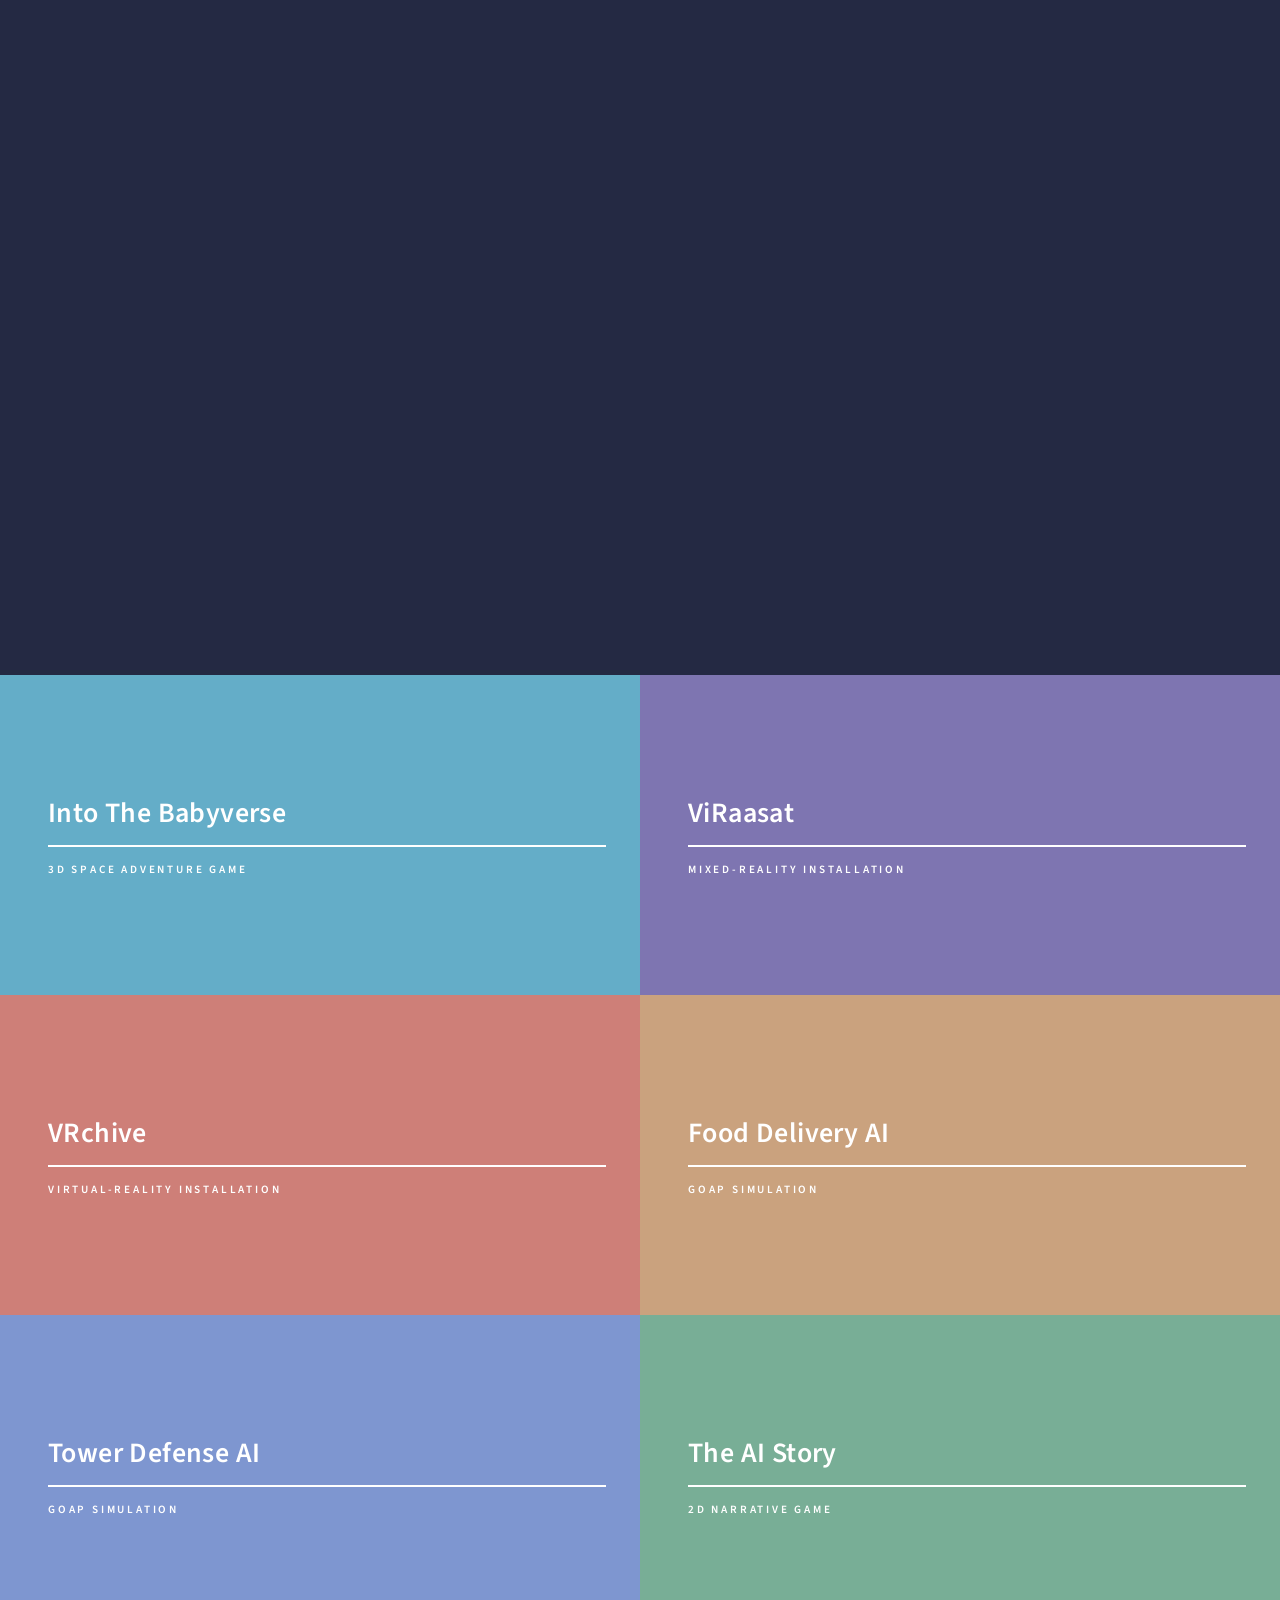
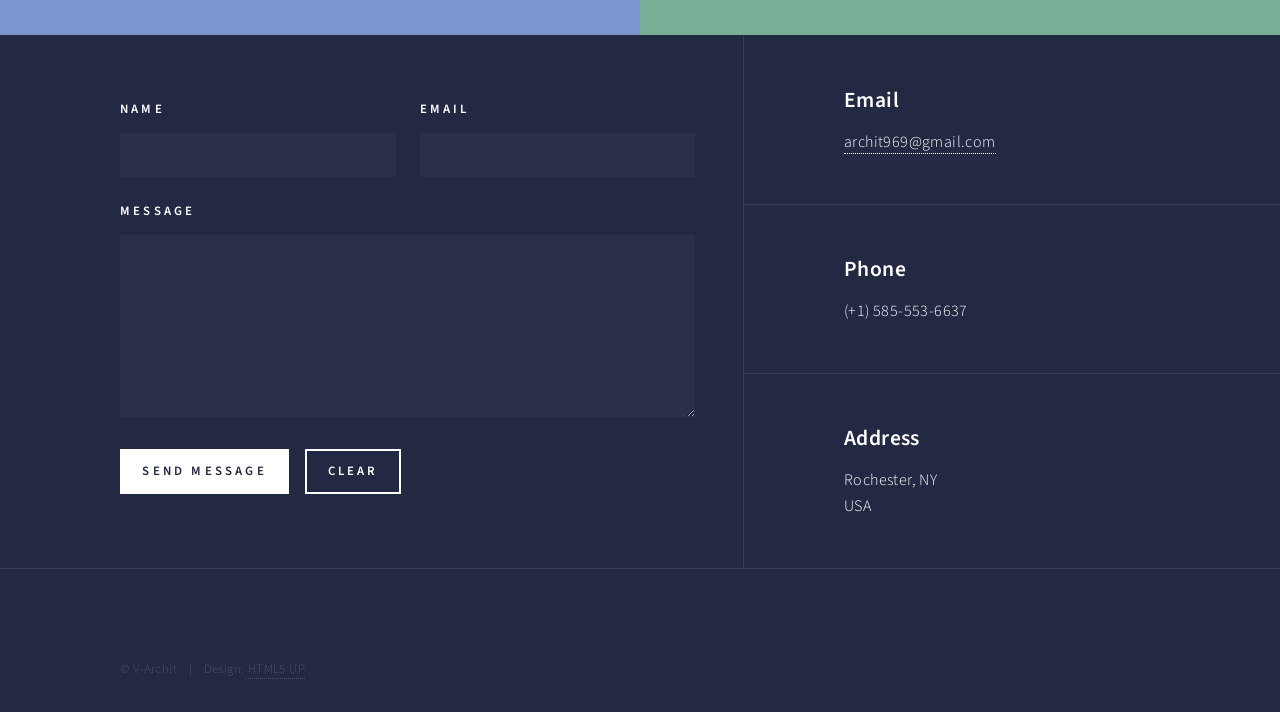
==== commit 1c384b95: "layout change bring viraasat to the top row" ====
--- a/index.html
+++ b/index.html
@@ -68,55 +68,56 @@
 									<img src="images/BabyverseImage.jpg" alt="" />
 								</span>
 								<header class="major">
-									<h3><a href="into.html" class="link">Into The Babyverse</a></h3>
+									<h3><a href="into_chat.html" class="link">Into The Babyverse</a></h3>
 									<p>3D Space Adventure Game</p>
 								</header>
 							</article>
 							<article>
 								<span class="image">
+									<img src="images/Viraasat.jpg" alt="" />
+								</span>
+								<header class="major">
+									<h3><a href="viraasat_chat.html" class="link">ViRaasat</a></h3>
+									<p>Mixed-Reality Installation</p>
+								</header>
+							</article>
+							<article>
+								<span class="image">
+									<img src="images/Vrchive.jpg" alt="" />
+								</span>
+								<header class="major">
+									<h3><a href="vrchive_chat.html" class="link">VRchive</a></h3>
+									<p>Virtual-Reality Installation</p>
+								</header>
+							</article>
+							<article>
+								<span class="image">
+									<img src="images/GoapImage.jpg" alt="" />
+								</span>
+								<header class="major">
+									<h3><a href="food_chat.html" class="link">Food Delivery AI</a></h3>
+									<p>GOAP Simulation</p>
+								</header>
+							</article>
+							<article>
+								<span class="image">
+									<img src="images/TowerImage.jpg" alt="" />
+								</span>
+								<header class="major">
+									<h3><a href="tower_chat.html" class="link">Tower Defense AI</a></h3>
+									<p>GOAP Simulation</p>
+								</header>
+							</article>
+							<article>
+								<span class="image">
 									<img src="images/AIStory.jpg" alt="" />
 								</span>
 								<header class="major">
-									<h3><a href="ai.html" class="link">The AI Story</a></h3>
+									<h3><a href="ai_chat.html" class="link">The AI Story</a></h3>
 									<p>2D Narrative Game</p>
 								</header>
 							</article>
-							<article>
-								<span class="image">
-									<img src="images/TowerImage.jpg" alt="" />
-								</span>
-								<header class="major">
-									<h3><a href="tower.html" class="link">Tower Defense AI</a></h3>
-									<p>GOAP Simulation</p>
-								</header>
-							</article>
-							<article>
-								<span class="image">
-									<img src="images/Viraasat.jpg" alt="" />
-								</span>
-								<header class="major">
-									<h3><a href="viraasat.html" class="link">ViRaasat</a></h3>
-									<p>Mixed-Reality Installation</p>
-								</header>
-							</article>
-							<article>
-								<span class="image">
-									<img src="images/Vrchive.jpg" alt="" />
-								</span>
-								<header class="major">
-									<h3><a href="vrchive.html" class="link">VRchive</a></h3>
-									<p>Virtual-Reality Installation</p>
-								</header>
-							</article>
-							<article>
-								<span class="image">
-									<img src="images/GoapImage.jpg" alt="" />
-								</span>
-								<header class="major">
-									<h3><a href="food.html" class="link">Food Delivery AI</a></h3>
-									<p>GOAP Simulation</p>
-								</header>
-							</article>
+
 
 							<!--<article>
 		<span class="image">
--- a/assets/css/main.css
+++ b/assets/css/main.css
@@ -1764,11 +1764,9 @@
 	}
 
 	header.major {
-		width: -moz-max-content;
-		width: -webkit-max-content;
-		width: -ms-max-content;
-		width: max-content;
+		width: 100%;
 		margin-bottom: 2em;
+		margin-left: 0;
 	}
 
 		header.major > :first-child {
@@ -3400,6 +3398,7 @@
 		-webkit-align-items: center;
 		-ms-align-items: center;
 		align-items: center;
+		justify-content: flex-start;
 		background-image: url("../../images/FirstImage.jpg");
 		display: -moz-flex;
 		display: -webkit-flex;
@@ -3454,6 +3453,8 @@
 			padding: 0 !important;
 			position: relative;
 			z-index: 2;
+			margin-left: 0;
+			width: 100%;
 		}
 
 			#banner > .inner .image {
@@ -3461,8 +3462,8 @@
 			}
 
 			#banner > .inner header {
-				width: auto;
-				margin: 0em 0em 0em -6em;
+				width: 100%;
+				margin: 0em 0em 0em 0em;
 			}
 
 				#banner > .inner header > :first-child {
@@ -3482,7 +3483,7 @@
 				-webkit-align-items: center;
 				-ms-align-items: center;
 				align-items: center;
-				margin: 0em 0em 0em -6em;
+				margin: 0em 0em 0em 0em;
 			}
 
 				#banner > .inner .content > * {
@@ -3970,4 +3971,10 @@
 			transform: none;
 			opacity: 1;
 			visibility: visible;
-		}+		}
+/*fix the left alignment of banner*/
+#banner .inner {
+	width: 100%;
+	max-width: none;
+	margin-left: clamp(1rem, 4vw, 4rem);
+}
